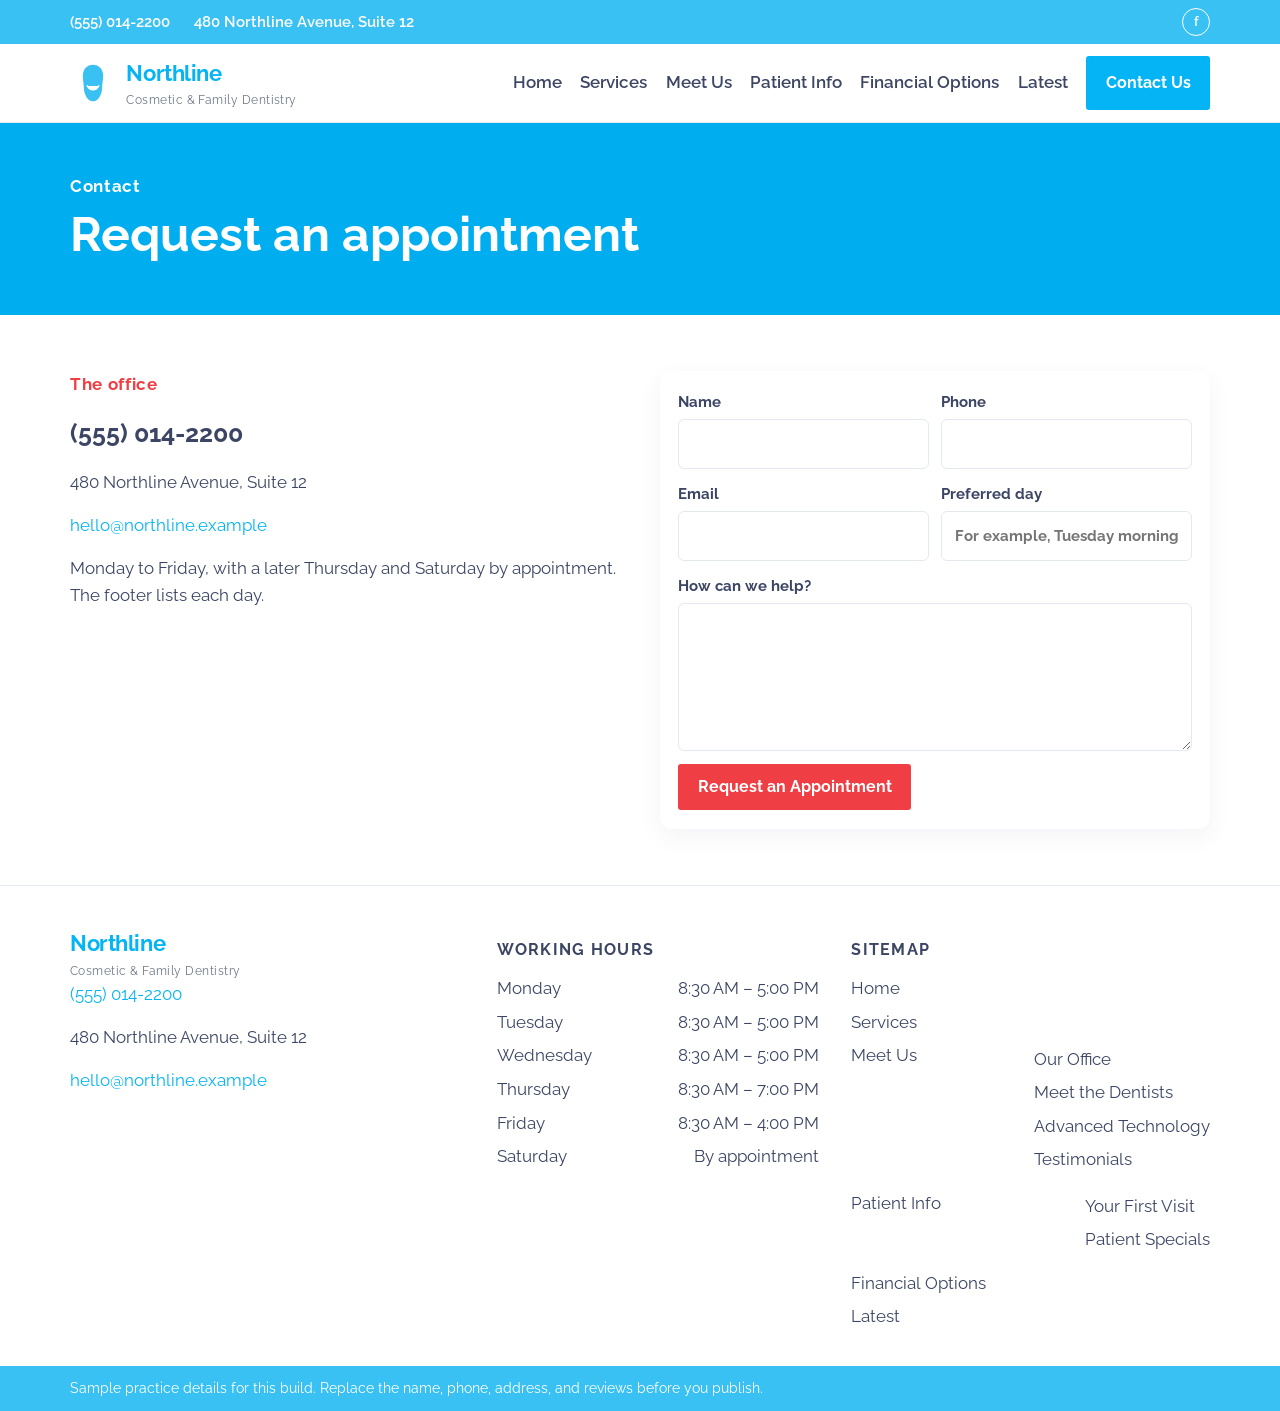
==== contact-us/index.html @ 06616ae9 "Publish the Northline dental site for client review. Co-authored-by: Cursor <cursoragent@cursor.com>" ====
<!doctype html>
<html lang="en-US">
<head>
<meta charset="UTF-8">
<meta name="viewport" content="width=device-width, initial-scale=1">
<title>Contact Us &#8211; Northline Family Dentistry</title>
<meta name='robots' content='max-image-preview:large' />
<link rel='dns-prefetch' href='//fonts.googleapis.com' />
<link rel="alternate" title="oEmbed (JSON)" type="application/json+oembed" href="https://ammarsanghera-bot.github.io/northline-family-dentistry/wp-json/oembed/1.0/embed?url=http%3A%2F%2Flocalhost%3A8086%2Fcontact-us%2F" />
<link rel="alternate" title="oEmbed (XML)" type="text/xml+oembed" href="https://ammarsanghera-bot.github.io/northline-family-dentistry/wp-json/oembed/1.0/embed?url=http%3A%2F%2Flocalhost%3A8086%2Fcontact-us%2F&#038;format=xml" />
<style id="wp-img-auto-sizes-contain-inline-css">
img:is([sizes=auto i],[sizes^="auto," i]){contain-intrinsic-size:3000px 1500px}
/*# sourceURL=wp-img-auto-sizes-contain-inline-css */
</style>
<style id="wp-emoji-styles-inline-css">

	img.wp-smiley, img.emoji {
		display: inline !important;
		border: none !important;
		box-shadow: none !important;
		height: 1em !important;
		width: 1em !important;
		margin: 0 0.07em !important;
		vertical-align: -0.1em !important;
		background: none !important;
		padding: 0 !important;
	}
/*# sourceURL=wp-emoji-styles-inline-css */
</style>
<style id="classic-theme-styles-inline-css">
/*! This file is auto-generated */
.wp-block-button__link{color:#fff;background-color:#32373c;border-radius:9999px;box-shadow:none;text-decoration:none;padding:calc(.667em + 2px) calc(1.333em + 2px);font-size:1.125em}.wp-block-file__button{background:#32373c;color:#fff;text-decoration:none}
/*# sourceURL=/wp-includes/css/classic-themes.min.css */
</style>
<style id="global-styles-inline-css">
:root{--wp--preset--aspect-ratio--square: 1;--wp--preset--aspect-ratio--4-3: 4/3;--wp--preset--aspect-ratio--3-4: 3/4;--wp--preset--aspect-ratio--3-2: 3/2;--wp--preset--aspect-ratio--2-3: 2/3;--wp--preset--aspect-ratio--16-9: 16/9;--wp--preset--aspect-ratio--9-16: 9/16;--wp--preset--color--black: #000000;--wp--preset--color--cyan-bluish-gray: #abb8c3;--wp--preset--color--white: #ffffff;--wp--preset--color--pale-pink: #f78da7;--wp--preset--color--vivid-red: #cf2e2e;--wp--preset--color--luminous-vivid-orange: #ff6900;--wp--preset--color--luminous-vivid-amber: #fcb900;--wp--preset--color--light-green-cyan: #7bdcb5;--wp--preset--color--vivid-green-cyan: #00d084;--wp--preset--color--pale-cyan-blue: #8ed1fc;--wp--preset--color--vivid-cyan-blue: #0693e3;--wp--preset--color--vivid-purple: #9b51e0;--wp--preset--gradient--vivid-cyan-blue-to-vivid-purple: linear-gradient(135deg,rgb(6,147,227) 0%,rgb(155,81,224) 100%);--wp--preset--gradient--light-green-cyan-to-vivid-green-cyan: linear-gradient(135deg,rgb(122,220,180) 0%,rgb(0,208,130) 100%);--wp--preset--gradient--luminous-vivid-amber-to-luminous-vivid-orange: linear-gradient(135deg,rgb(252,185,0) 0%,rgb(255,105,0) 100%);--wp--preset--gradient--luminous-vivid-orange-to-vivid-red: linear-gradient(135deg,rgb(255,105,0) 0%,rgb(207,46,46) 100%);--wp--preset--gradient--very-light-gray-to-cyan-bluish-gray: linear-gradient(135deg,rgb(238,238,238) 0%,rgb(169,184,195) 100%);--wp--preset--gradient--cool-to-warm-spectrum: linear-gradient(135deg,rgb(74,234,220) 0%,rgb(151,120,209) 20%,rgb(207,42,186) 40%,rgb(238,44,130) 60%,rgb(251,105,98) 80%,rgb(254,248,76) 100%);--wp--preset--gradient--blush-light-purple: linear-gradient(135deg,rgb(255,206,236) 0%,rgb(152,150,240) 100%);--wp--preset--gradient--blush-bordeaux: linear-gradient(135deg,rgb(254,205,165) 0%,rgb(254,45,45) 50%,rgb(107,0,62) 100%);--wp--preset--gradient--luminous-dusk: linear-gradient(135deg,rgb(255,203,112) 0%,rgb(199,81,192) 50%,rgb(65,88,208) 100%);--wp--preset--gradient--pale-ocean: linear-gradient(135deg,rgb(255,245,203) 0%,rgb(182,227,212) 50%,rgb(51,167,181) 100%);--wp--preset--gradient--electric-grass: linear-gradient(135deg,rgb(202,248,128) 0%,rgb(113,206,126) 100%);--wp--preset--gradient--midnight: linear-gradient(135deg,rgb(2,3,129) 0%,rgb(40,116,252) 100%);--wp--preset--font-size--small: 13px;--wp--preset--font-size--medium: 20px;--wp--preset--font-size--large: 36px;--wp--preset--font-size--x-large: 42px;--wp--preset--spacing--20: 0.44rem;--wp--preset--spacing--30: 0.67rem;--wp--preset--spacing--40: 1rem;--wp--preset--spacing--50: 1.5rem;--wp--preset--spacing--60: 2.25rem;--wp--preset--spacing--70: 3.38rem;--wp--preset--spacing--80: 5.06rem;--wp--preset--shadow--natural: 6px 6px 9px rgba(0, 0, 0, 0.2);--wp--preset--shadow--deep: 12px 12px 50px rgba(0, 0, 0, 0.4);--wp--preset--shadow--sharp: 6px 6px 0px rgba(0, 0, 0, 0.2);--wp--preset--shadow--outlined: 6px 6px 0px -3px rgb(255, 255, 255), 6px 6px rgb(0, 0, 0);--wp--preset--shadow--crisp: 6px 6px 0px rgb(0, 0, 0);}.wp-block-button{--wp--preset--dimension--25: 25%;--wp--preset--dimension--50: 50%;--wp--preset--dimension--75: 75%;--wp--preset--dimension--100: 100%;}:where(body) { margin: 0; }:where(.is-layout-flex){gap: 0.5em;}:where(.is-layout-grid){gap: 0.5em;}body .is-layout-flex{display: flex;}.is-layout-flex{flex-wrap: wrap;align-items: center;}.is-layout-flex > :is(*, div){margin: 0;}body .is-layout-grid{display: grid;}.is-layout-grid > :is(*, div){margin: 0;}body{padding-top: 0px;padding-right: 0px;padding-bottom: 0px;padding-left: 0px;}:root :where(.wp-element-button, .wp-block-button__link){background-color: #32373c;border-width: 0;color: #fff;font-family: inherit;font-size: inherit;font-style: inherit;font-weight: inherit;letter-spacing: inherit;line-height: inherit;padding-top: calc(0.667em + 2px);padding-right: calc(1.333em + 2px);padding-bottom: calc(0.667em + 2px);padding-left: calc(1.333em + 2px);text-decoration: none;text-transform: inherit;}.has-black-color{color: var(--wp--preset--color--black) !important;}.has-cyan-bluish-gray-color{color: var(--wp--preset--color--cyan-bluish-gray) !important;}.has-white-color{color: var(--wp--preset--color--white) !important;}.has-pale-pink-color{color: var(--wp--preset--color--pale-pink) !important;}.has-vivid-red-color{color: var(--wp--preset--color--vivid-red) !important;}.has-luminous-vivid-orange-color{color: var(--wp--preset--color--luminous-vivid-orange) !important;}.has-luminous-vivid-amber-color{color: var(--wp--preset--color--luminous-vivid-amber) !important;}.has-light-green-cyan-color{color: var(--wp--preset--color--light-green-cyan) !important;}.has-vivid-green-cyan-color{color: var(--wp--preset--color--vivid-green-cyan) !important;}.has-pale-cyan-blue-color{color: var(--wp--preset--color--pale-cyan-blue) !important;}.has-vivid-cyan-blue-color{color: var(--wp--preset--color--vivid-cyan-blue) !important;}.has-vivid-purple-color{color: var(--wp--preset--color--vivid-purple) !important;}.has-black-background-color{background-color: var(--wp--preset--color--black) !important;}.has-cyan-bluish-gray-background-color{background-color: var(--wp--preset--color--cyan-bluish-gray) !important;}.has-white-background-color{background-color: var(--wp--preset--color--white) !important;}.has-pale-pink-background-color{background-color: var(--wp--preset--color--pale-pink) !important;}.has-vivid-red-background-color{background-color: var(--wp--preset--color--vivid-red) !important;}.has-luminous-vivid-orange-background-color{background-color: var(--wp--preset--color--luminous-vivid-orange) !important;}.has-luminous-vivid-amber-background-color{background-color: var(--wp--preset--color--luminous-vivid-amber) !important;}.has-light-green-cyan-background-color{background-color: var(--wp--preset--color--light-green-cyan) !important;}.has-vivid-green-cyan-background-color{background-color: var(--wp--preset--color--vivid-green-cyan) !important;}.has-pale-cyan-blue-background-color{background-color: var(--wp--preset--color--pale-cyan-blue) !important;}.has-vivid-cyan-blue-background-color{background-color: var(--wp--preset--color--vivid-cyan-blue) !important;}.has-vivid-purple-background-color{background-color: var(--wp--preset--color--vivid-purple) !important;}.has-black-border-color{border-color: var(--wp--preset--color--black) !important;}.has-cyan-bluish-gray-border-color{border-color: var(--wp--preset--color--cyan-bluish-gray) !important;}.has-white-border-color{border-color: var(--wp--preset--color--white) !important;}.has-pale-pink-border-color{border-color: var(--wp--preset--color--pale-pink) !important;}.has-vivid-red-border-color{border-color: var(--wp--preset--color--vivid-red) !important;}.has-luminous-vivid-orange-border-color{border-color: var(--wp--preset--color--luminous-vivid-orange) !important;}.has-luminous-vivid-amber-border-color{border-color: var(--wp--preset--color--luminous-vivid-amber) !important;}.has-light-green-cyan-border-color{border-color: var(--wp--preset--color--light-green-cyan) !important;}.has-vivid-green-cyan-border-color{border-color: var(--wp--preset--color--vivid-green-cyan) !important;}.has-pale-cyan-blue-border-color{border-color: var(--wp--preset--color--pale-cyan-blue) !important;}.has-vivid-cyan-blue-border-color{border-color: var(--wp--preset--color--vivid-cyan-blue) !important;}.has-vivid-purple-border-color{border-color: var(--wp--preset--color--vivid-purple) !important;}.has-vivid-cyan-blue-to-vivid-purple-gradient-background{background: var(--wp--preset--gradient--vivid-cyan-blue-to-vivid-purple) !important;}.has-light-green-cyan-to-vivid-green-cyan-gradient-background{background: var(--wp--preset--gradient--light-green-cyan-to-vivid-green-cyan) !important;}.has-luminous-vivid-amber-to-luminous-vivid-orange-gradient-background{background: var(--wp--preset--gradient--luminous-vivid-amber-to-luminous-vivid-orange) !important;}.has-luminous-vivid-orange-to-vivid-red-gradient-background{background: var(--wp--preset--gradient--luminous-vivid-orange-to-vivid-red) !important;}.has-very-light-gray-to-cyan-bluish-gray-gradient-background{background: var(--wp--preset--gradient--very-light-gray-to-cyan-bluish-gray) !important;}.has-cool-to-warm-spectrum-gradient-background{background: var(--wp--preset--gradient--cool-to-warm-spectrum) !important;}.has-blush-light-purple-gradient-background{background: var(--wp--preset--gradient--blush-light-purple) !important;}.has-blush-bordeaux-gradient-background{background: var(--wp--preset--gradient--blush-bordeaux) !important;}.has-luminous-dusk-gradient-background{background: var(--wp--preset--gradient--luminous-dusk) !important;}.has-pale-ocean-gradient-background{background: var(--wp--preset--gradient--pale-ocean) !important;}.has-electric-grass-gradient-background{background: var(--wp--preset--gradient--electric-grass) !important;}.has-midnight-gradient-background{background: var(--wp--preset--gradient--midnight) !important;}.has-small-font-size{font-size: var(--wp--preset--font-size--small) !important;}.has-medium-font-size{font-size: var(--wp--preset--font-size--medium) !important;}.has-large-font-size{font-size: var(--wp--preset--font-size--large) !important;}.has-x-large-font-size{font-size: var(--wp--preset--font-size--x-large) !important;}
:root :where(.wp-block-icon svg){width: 24px;}
:where(.wp-block-gallery.is-layout-flex){gap: var( --wp--style--gallery-gap-default, var( --gallery-block--gutter-size, var( --wp--style--block-gap, 0.5em ) ) );}:where(.wp-block-gallery.is-layout-grid){gap: var( --wp--style--gallery-gap-default, var( --gallery-block--gutter-size, var( --wp--style--block-gap, 0.5em ) ) );}
:where(.wp-block-latest-posts.is-layout-flex){gap: 1.25em;}:where(.wp-block-latest-posts.is-layout-grid){gap: 1.25em;}
:where(.wp-block-post-template.is-layout-flex){gap: 1.25em;}:where(.wp-block-post-template.is-layout-grid){gap: 1.25em;}
:where(.wp-block-term-template.is-layout-flex){gap: 1.25em;}:where(.wp-block-term-template.is-layout-grid){gap: 1.25em;}
:where(.wp-block-columns.is-layout-flex){gap: 2em;}:where(.wp-block-columns.is-layout-grid){gap: 2em;}
:root :where(.wp-block-pullquote){font-size: 1.5em;line-height: 1.6;}
/*# sourceURL=global-styles-inline-css */
</style>
<link rel='stylesheet' id='northline-fonts-css' href='https://fonts.googleapis.com/css2?family=Raleway:wght@500;600;700&#038;display=swap' media='all' />
<link rel='stylesheet' id='elementor-frontend-css' href='../wp-content/plugins/elementor/assets/css/frontend.min.css?ver=4.3.6' media='all' />
<style id="elementor-frontend-inline-css">
.e-heading-base a, .e-paragraph-base a { all: unset; cursor: pointer; }form[data-element_type="e-form"].form-state-success [data-element_type="e-form-success-message"],form[data-element_type="e-form"].form-state-error [data-element_type="e-form-error-message"]{ display: block; }.elementor-edit-mode [data-element_type="e-form-success-message"]:is(.elementor-element-editable, :has(.elementor-element-editable), :has(> .elementor-empty-view)),.elementor-edit-mode [data-element_type="e-form-error-message"]:is(.elementor-element-editable, :has(.elementor-element-editable), :has(> .elementor-empty-view)){ display: block; }.e-background-video { position: relative; overflow: hidden; }.e-background-video__media { position: absolute; inset: 0; width: 100%; height: 100%; object-fit: cover; pointer-events: none; z-index: 0; }.e-background-video__content { position: relative; z-index: 1; flex: 1 1 auto; }.elementor-edit-mode .e-background-video__content.e-atomic-element:has(> .elementor-empty-view) { display: flex; flex-direction: column; flex: 1 1 auto; min-height: 0; }.elementor-edit-mode .e-background-video__content.e-atomic-element:has(> .elementor-empty-view) > .elementor-empty-view.elementor-empty-view { position: relative; flex: 1 1 auto; min-height: 120px; height: auto; width: 100%; }.elementor-edit-mode .e-background-video__content.e-atomic-element:has(> .elementor-empty-view) > .elementor-empty-view > .elementor-first-add { position: absolute; inset: 0; width: 100%; height: 100%; }.e-background-video__controls { z-index: 2; }.e-background-video__play, .e-background-video__pause { appearance: none; -webkit-appearance: none; }.e-background-video.e-background-video--playing .e-background-video__play { display: none; }.e-background-video.e-background-video--paused .e-background-video__pause { display: none; }.e-background-video:not(.e-background-video--playing):not(.e-background-video--paused) .e-background-video__controls,.e-background-video:not(.e-background-video--playing):not(.e-background-video--paused) .e-background-video__play,.e-background-video:not(.e-background-video--playing):not(.e-background-video--paused) .e-background-video__pause { display: none; }.e-accordion-item-header-base { list-style: none; }.e-accordion-item-header-base::-webkit-details-marker { display: none; }.e-accordion-item-base { interpolate-size: allow-keywords; }.e-accordion-item-base::details-content {block-size: 0; overflow: hidden;transition: block-size .3s ease, content-visibility .3s ease allow-discrete;}.e-accordion-item-base[open]::details-content { block-size: auto; }.e-accordion-item-icon-base.e-accordion-item-icon-base .e-svg-base { width: auto; height: 100%; max-width: 100%; }.e-accordion-item-icon-base.e-accordion-item-icon-base .e-svg-base svg { width: auto !important; }.e-accordion-item-icon-base svg { transition: transform .3s ease; }.e-accordion-item-base[open] > summary .e-accordion-item-icon-base svg { transform: rotate(180deg); }
/*# sourceURL=elementor-frontend-inline-css */
</style>
<link rel='stylesheet' id='northline-css' href='../wp-content/themes/northline/assets/css/site.css?ver=1.0.0' media='all' />
<link rel='stylesheet' id='elementor-post-4-css' href='../wp-content/uploads/elementor/css/post-4.css?ver=1793746871' media='all' />
<link rel='stylesheet' id='elementor-post-10-css' href='../wp-content/uploads/elementor/css/post-10.css?ver=1793746927' media='all' />
<link rel='stylesheet' id='base-desktop-css' href='../wp-content/uploads/elementor/css/base-desktop.css?ver=6aea67b7d69b6' media='all' />
<link rel='stylesheet' id='base-mobile-css' href='../wp-content/uploads/elementor/css/base-mobile.css?ver=6aea67b7d69b6' media='(max-width:767px)' />
<link rel='stylesheet' id='elementor-gf-roboto-css' href='https://fonts.googleapis.com/css?family=Roboto:100,100italic,200,200italic,300,300italic,400,400italic,500,500italic,600,600italic,700,700italic,800,800italic,900,900italic&#038;display=swap' media='all' />
<link rel='stylesheet' id='elementor-gf-robotoslab-css' href='https://fonts.googleapis.com/css?family=Roboto+Slab:100,100italic,200,200italic,300,300italic,400,400italic,500,500italic,600,600italic,700,700italic,800,800italic,900,900italic&#038;display=swap' media='all' />
<script id="jquery-core-js" src="../wp-includes/js/jquery/jquery.min.js?ver=3.7.1"></script>
<script id="jquery-migrate-js" src="../wp-includes/js/jquery/jquery-migrate.min.js?ver=3.4.1"></script>
<link rel="https://api.w.org/" href="https://ammarsanghera-bot.github.io/northline-family-dentistry/wp-json/" /><link rel="alternate" title="JSON" type="application/json" href="https://ammarsanghera-bot.github.io/northline-family-dentistry/wp-json/wp/v2/pages/10" /><link rel="EditURI" type="application/rsd+xml" title="RSD" href="https://ammarsanghera-bot.github.io/northline-family-dentistry/xmlrpc.php?rsd" />
<meta name="generator" content="WordPress 7.1.4" />
<link rel="canonical" href="./" />
<link rel='shortlink' href='../?p=10' />
<meta name="generator" content="Elementor 4.3.6; features: e_font_icon_svg, additional_custom_breakpoints; settings: css_print_method-external, google_font-enabled, font_display-swap">
			<style>
				.e-con.e-parent:nth-of-type(n+4):not(.e-lazyloaded):not(.e-no-lazyload),
				.e-con.e-parent:nth-of-type(n+4):not(.e-lazyloaded):not(.e-no-lazyload) * {
					background-image: none !important;
				}
				@media screen and (max-height: 1024px) {
					.e-con.e-parent:nth-of-type(n+3):not(.e-lazyloaded):not(.e-no-lazyload),
					.e-con.e-parent:nth-of-type(n+3):not(.e-lazyloaded):not(.e-no-lazyload) * {
						background-image: none !important;
					}
				}
				@media screen and (max-height: 640px) {
					.e-con.e-parent:nth-of-type(n+2):not(.e-lazyloaded):not(.e-no-lazyload),
					.e-con.e-parent:nth-of-type(n+2):not(.e-lazyloaded):not(.e-no-lazyload) * {
						background-image: none !important;
					}
				}
			</style>
			</head>
<body class="wp-singular page-template-default page page-id-10 wp-theme-northline elementor-default elementor-kit-4 elementor-page elementor-page-10">
<a class="skip" href="#main">Skip to content</a>
<div class="topbar">
	<div class="wrap topbar__inner">
		<a href="tel:5550142200">(555) 014-2200</a>
		<span>480 Northline Avenue, Suite 12</span>
		<span class="topbar__social" aria-hidden="true">f</span>
	</div>
</div>
<header class="site-header">
	<div class="wrap header__inner">
		<a class="logo" href="../">
			<svg viewBox="0 0 48 48" aria-hidden="true"><path fill="#3AC1F3" d="M24 5c5.2 0 9 3.2 10.2 8.2 1.2 5.2-.6 9.4-.6 15.2 0 6.2-3.4 14.6-9.6 14.6S14.4 34.6 14.4 28.4c0-5.8-1.8-10-0.6-15.2C15 8.2 18.8 5 24 5z"/><path fill="#fff" d="M18 27c1.4 2.6 3.4 4 6 4s4.6-1.4 6-4" stroke="#fff" stroke-width="1.6" fill="none" stroke-linecap="round"/></svg>
			<span><strong>Northline</strong><small>Cosmetic &amp; Family Dentistry</small></span>
		</a>
		<button class="burger" type="button" aria-expanded="false" aria-label="Menu"><span></span><span></span><span></span></button>
		<nav class="nav" id="nav">
			<ul id="menu-northline" class="menu"><li id="menu-item-13" class="menu-item menu-item-type-custom menu-item-object-custom menu-item-home menu-item-13"><a href="../">Home</a></li>
<li id="menu-item-14" class="menu-item menu-item-type-custom menu-item-object-custom menu-item-14"><a href="../services/">Services</a></li>
<li id="menu-item-15" class="menu-item menu-item-type-custom menu-item-object-custom menu-item-has-children menu-item-15"><a href="../meet-us/">Meet Us</a>
<ul class="sub-menu">
	<li id="menu-item-16" class="menu-item menu-item-type-custom menu-item-object-custom menu-item-16"><a href="../meet-us/#office">Our Office</a></li>
	<li id="menu-item-17" class="menu-item menu-item-type-custom menu-item-object-custom menu-item-17"><a href="../meet-us/#dentists">Meet the Dentists</a></li>
	<li id="menu-item-18" class="menu-item menu-item-type-custom menu-item-object-custom menu-item-18"><a href="../meet-us/#technology">Advanced Technology</a></li>
	<li id="menu-item-19" class="menu-item menu-item-type-custom menu-item-object-custom menu-item-19"><a href="../meet-us/#testimonials">Testimonials</a></li>
</ul>
</li>
<li id="menu-item-20" class="menu-item menu-item-type-custom menu-item-object-custom menu-item-has-children menu-item-20"><a href="../patient-info/">Patient Info</a>
<ul class="sub-menu">
	<li id="menu-item-21" class="menu-item menu-item-type-custom menu-item-object-custom menu-item-21"><a href="../patient-info/#first-visit">Your First Visit</a></li>
	<li id="menu-item-22" class="menu-item menu-item-type-custom menu-item-object-custom menu-item-22"><a href="../patient-info/#specials">Patient Specials</a></li>
</ul>
</li>
<li id="menu-item-23" class="menu-item menu-item-type-custom menu-item-object-custom menu-item-23"><a href="../financial-options/">Financial Options</a></li>
<li id="menu-item-24" class="menu-item menu-item-type-custom menu-item-object-custom menu-item-24"><a href="../dental-news/">Latest</a></li>
</ul>			<a class="nl-btn nl-btn--blue" href="./">Contact Us</a>
		</nav>
	</div>
</header>
<main id="main">
		<div data-elementor-type="wp-page" data-elementor-id="10" class="elementor elementor-10">
						<section class="elementor-section elementor-top-section elementor-element elementor-element-ecf04fa elementor-section-full_width nl-flush elementor-section-height-default elementor-section-height-default" data-id="ecf04fa" data-element_type="section" data-e-type="section">
						<div class="elementor-container elementor-column-gap-no">
					<div class="elementor-column elementor-col-100 elementor-top-column elementor-element elementor-element-3db38c2" data-id="3db38c2" data-element_type="column" data-e-type="column">
			<div class="elementor-widget-wrap elementor-element-populated">
						<div class="elementor-element elementor-element-282b2f3 elementor-widget elementor-widget-shortcode" data-id="282b2f3" data-element_type="widget" data-e-type="widget" data-widget_type="shortcode.default">
							<div class="elementor-shortcode">	<div class="nl">
		<section class="nl-pagehero">
			<div class="nl-wrap">
				<p class="nl-kicker nl-kicker--light">Contact</p>
				<h1>Request an appointment</h1>
			</div>
		</section>
		<section class="nl-section">
			<div class="nl-wrap nl-split nl-split--top">
				<div>
					<p class="nl-kicker">The office</p>
					<h2>(555) 014-2200</h2>
					<p>480 Northline Avenue, Suite 12</p>
					<p><a href="mailto:hello@northline.example">hello@northline.example</a></p>
					<p>Monday to Friday, with a later Thursday and Saturday by appointment. The footer lists each day.</p>
				</div>
				<div class="nl-form-card">
						<form class="nl-form" method="post" action="https://ammarsanghera-bot.github.io/northline-family-dentistry/wp-admin/admin-post.php">
		<input type="hidden" name="action" value="northline_appointment">
		<input type="hidden" id="northline_nonce" name="northline_nonce" value="b2b833e348" /><input type="hidden" name="_wp_http_referer" value="/contact-us/" />		<label>Name<input name="nl_name" type="text" required autocomplete="name"></label>
		<label>Phone<input name="nl_phone" type="tel" required autocomplete="tel"></label>
		<label>Email<input name="nl_email" type="email" required autocomplete="email"></label>
		<label>Preferred day<input name="nl_when" type="text" placeholder="For example, Tuesday morning"></label>
		<label class="full">How can we help?<textarea name="nl_message" rows="5" required></textarea></label>
		<div class="full"><button class="nl-btn nl-btn--red" type="submit">Request an Appointment</button></div>
	</form>
					</div>
			</div>
		</section>
	</div>
	</div>
						</div>
					</div>
		</div>
					</div>
		</section>
				</div>
		</main>
<footer class="site-footer">
	<div class="wrap footer__grid">
		<div>
			<a class="logo" href="../"><span><strong>Northline</strong><small>Cosmetic &amp; Family Dentistry</small></span></a>
			<p><a href="tel:5550142200">(555) 014-2200</a></p>
			<p>480 Northline Avenue, Suite 12</p>
			<p><a href="mailto:hello@northline.example">hello@northline.example</a></p>
		</div>
		<div>
			<h2>Working hours</h2>
			<ul class="hours">
									<li><span>Monday</span><span>8:30 AM – 5:00 PM</span></li>
									<li><span>Tuesday</span><span>8:30 AM – 5:00 PM</span></li>
									<li><span>Wednesday</span><span>8:30 AM – 5:00 PM</span></li>
									<li><span>Thursday</span><span>8:30 AM – 7:00 PM</span></li>
									<li><span>Friday</span><span>8:30 AM – 4:00 PM</span></li>
									<li><span>Saturday</span><span>By appointment</span></li>
							</ul>
		</div>
		<div>
			<h2>Sitemap</h2>
			<ul id="menu-northline-1" class="footer-menu"><li class="menu-item menu-item-type-custom menu-item-object-custom menu-item-home menu-item-13"><a href="../">Home</a></li>
<li class="menu-item menu-item-type-custom menu-item-object-custom menu-item-14"><a href="../services/">Services</a></li>
<li class="menu-item menu-item-type-custom menu-item-object-custom menu-item-has-children menu-item-15"><a href="../meet-us/">Meet Us</a>
<ul class="sub-menu">
	<li class="menu-item menu-item-type-custom menu-item-object-custom menu-item-16"><a href="../meet-us/#office">Our Office</a></li>
	<li class="menu-item menu-item-type-custom menu-item-object-custom menu-item-17"><a href="../meet-us/#dentists">Meet the Dentists</a></li>
	<li class="menu-item menu-item-type-custom menu-item-object-custom menu-item-18"><a href="../meet-us/#technology">Advanced Technology</a></li>
	<li class="menu-item menu-item-type-custom menu-item-object-custom menu-item-19"><a href="../meet-us/#testimonials">Testimonials</a></li>
</ul>
</li>
<li class="menu-item menu-item-type-custom menu-item-object-custom menu-item-has-children menu-item-20"><a href="../patient-info/">Patient Info</a>
<ul class="sub-menu">
	<li class="menu-item menu-item-type-custom menu-item-object-custom menu-item-21"><a href="../patient-info/#first-visit">Your First Visit</a></li>
	<li class="menu-item menu-item-type-custom menu-item-object-custom menu-item-22"><a href="../patient-info/#specials">Patient Specials</a></li>
</ul>
</li>
<li class="menu-item menu-item-type-custom menu-item-object-custom menu-item-23"><a href="../financial-options/">Financial Options</a></li>
<li class="menu-item menu-item-type-custom menu-item-object-custom menu-item-24"><a href="../dental-news/">Latest</a></li>
</ul>		</div>
	</div>
	<div class="legal">
		<div class="wrap">Sample practice details for this build. Replace the name, phone, address, and reviews before you publish.</div>
	</div>
	<script type="speculationrules">
{"prefetch":[{"source":"document","where":{"and":[{"href_matches":"/*"},{"not":{"href_matches":["/wp-*.php","/wp-admin/*","/wp-content/uploads/*","/wp-content/*","/wp-content/plugins/*","/wp-content/themes/northline/*","/*\\?(.+)"]}},{"not":{"selector_matches":"a[rel~=\"nofollow\"]"}},{"not":{"selector_matches":".no-prefetch, .no-prefetch a"}}]},"eagerness":"conservative"}]}
</script>
			<script>
				( () => {
					const lazyloadRunObserver = () => {
						const lazyloadBackgrounds = document.querySelectorAll( `.e-con.e-parent:not(.e-lazyloaded)` );
						const lazyloadBackgroundObserver = new IntersectionObserver( ( entries ) => {
							entries.forEach( ( entry ) => {
								if ( entry.isIntersecting ) {
									let lazyloadBackground = entry.target;
									if( lazyloadBackground ) {
										lazyloadBackground.classList.add( 'e-lazyloaded' );
									}
									lazyloadBackgroundObserver.unobserve( entry.target );
								}
							});
						}, { rootMargin: '200px 0px 200px 0px' } );
						lazyloadBackgrounds.forEach( ( lazyloadBackground ) => {
							lazyloadBackgroundObserver.observe( lazyloadBackground );
						} );
					};
					const events = [
						'DOMContentLoaded',
						'elementor/lazyload/observe',
					];
					events.forEach( ( event ) => {
						document.addEventListener( event, lazyloadRunObserver );
					} );
				} )();
			</script>
			<script id="northline-nav-js" src="../wp-content/themes/northline/assets/js/nav.js?ver=1.0.0"></script>
<script id="elementor-webpack-runtime-js" src="../wp-content/plugins/elementor/assets/js/webpack.runtime.min.js?ver=4.3.6"></script>
<script id="elementor-frontend-modules-js" src="../wp-content/plugins/elementor/assets/js/frontend-modules.min.js?ver=4.3.6"></script>
<script id="jquery-ui-core-js-before">
jQuery.uiBackCompat = true;
//# sourceURL=jquery-ui-core-js-before
</script>
<script id="jquery-ui-core-js" src="../wp-includes/js/jquery/ui/core.min.js?ver=1.14.2"></script>
<script id="elementor-frontend-js-before">
var elementorFrontendConfig = {"environmentMode":{"edit":false,"wpPreview":false,"isScriptDebug":false},"i18n":{"shareOnFacebook":"Share on Facebook","shareOnX":"Share on X","pinIt":"Pin it","download":"Download","downloadImage":"Download image","fullscreen":"Fullscreen","zoom":"Zoom","share":"Share","playVideo":"Play Video","previous":"Previous","next":"Next","close":"Close","a11yCarouselPrevSlideMessage":"Previous slide","a11yCarouselNextSlideMessage":"Next slide","a11yCarouselFirstSlideMessage":"This is the first slide","a11yCarouselLastSlideMessage":"This is the last slide","a11yCarouselPaginationBulletMessage":"Go to slide"},"is_rtl":false,"breakpoints":{"xs":0,"sm":480,"md":768,"lg":1025,"xl":1440,"xxl":1600},"responsive":{"breakpoints":{"mobile":{"label":"Mobile Portrait","value":767,"default_value":767,"direction":"max","is_enabled":true},"mobile_extra":{"label":"Mobile Landscape","value":880,"default_value":880,"direction":"max","is_enabled":false},"tablet":{"label":"Tablet Portrait","value":1024,"default_value":1024,"direction":"max","is_enabled":true},"tablet_extra":{"label":"Tablet Landscape","value":1200,"default_value":1200,"direction":"max","is_enabled":false},"laptop":{"label":"Laptop","value":1366,"default_value":1366,"direction":"max","is_enabled":false},"widescreen":{"label":"Widescreen","value":2400,"default_value":2400,"direction":"min","is_enabled":false}},"hasCustomBreakpoints":false},"version":"4.3.6","is_static":false,"experimentalFeatures":{"e_font_icon_svg":true,"additional_custom_breakpoints":true,"container":true,"e_optimized_markup":true,"nested-elements":true,"e_atomic_elements":true,"e_opt_in_v4":true,"import-export-customization":true},"urls":{"assets":"http:\/\/localhost:8086\/wp-content\/plugins\/elementor\/assets\/","ajaxurl":"http:\/\/localhost:8086\/wp-admin\/admin-ajax.php","uploadUrl":"http:\/\/localhost:8086\/wp-content\/uploads"},"nonces":{"floatingButtonsClickTracking":"32456e4a11","atomicFormsSendForm":"0735f6a78f"},"swiperClass":"swiper","settings":{"page":[],"editorPreferences":[]},"kit":{"active_breakpoints":["viewport_mobile","viewport_tablet"],"global_image_lightbox":"yes","lightbox_enable_counter":"yes","lightbox_enable_fullscreen":"yes","lightbox_enable_zoom":"yes","lightbox_enable_share":"yes","lightbox_title_src":"title","lightbox_description_src":"description"},"post":{"id":10,"title":"Contact%20Us%20%E2%80%93%20Northline%20Family%20Dentistry","excerpt":"","featuredImage":false}};
//# sourceURL=elementor-frontend-js-before
</script>
<script id="elementor-frontend-js" src="../wp-content/plugins/elementor/assets/js/frontend.min.js?ver=4.3.6"></script>
<script id="wp-emoji-settings" type="application/json">
{"baseUrl":"https://s.w.org/images/core/emoji/17.0.2/72x72/","ext":".png","svgUrl":"https://s.w.org/images/core/emoji/17.0.2/svg/","svgExt":".svg","source":{"concatemoji":"../wp-includes/js/wp-emoji-release.min.js?ver=7.1.4"}}
</script>
<script type="module">
/*! This file is auto-generated */
var e="script#wp-emoji-settings",t=document.querySelector(e);if(!(t instanceof HTMLScriptElement))throw new Error("Element missing: "+e);const r=JSON.parse(t.text),s=(window._wpemojiSettings=r,"wpEmojiSettingsSupports"),o=["flag","emoji"];function i(e){try{var t={supportTests:e,timestamp:(new Date).valueOf()};sessionStorage.setItem(s,JSON.stringify(t))}catch(e){}}function c(e,t,n){e.clearRect(0,0,e.canvas.width,e.canvas.height),e.fillText(t,0,0);t=new Uint32Array(e.getImageData(0,0,e.canvas.width,e.canvas.height).data);e.clearRect(0,0,e.canvas.width,e.canvas.height),e.fillText(n,0,0);const r=new Uint32Array(e.getImageData(0,0,e.canvas.width,e.canvas.height).data);return t.every((e,t)=>e===r[t])}function p(e,t){e.clearRect(0,0,e.canvas.width,e.canvas.height),e.fillText(t,0,0);var n=e.getImageData(16,16,1,1);for(let e=0;e<n.data.length;e++)if(0!==n.data[e])return!1;return!0}function u(e,t,n,r){switch(t){case"flag":return n(e,"\ud83c\udff3\ufe0f\u200d\u26a7\ufe0f","\ud83c\udff3\ufe0f\u200b\u26a7\ufe0f")?!1:!n(e,"\ud83c\udde8\ud83c\uddf6","\ud83c\udde8\u200b\ud83c\uddf6")&&!n(e,"\ud83c\udff4\udb40\udc67\udb40\udc62\udb40\udc65\udb40\udc6e\udb40\udc67\udb40\udc7f","\ud83c\udff4\u200b\udb40\udc67\u200b\udb40\udc62\u200b\udb40\udc65\u200b\udb40\udc6e\u200b\udb40\udc67\u200b\udb40\udc7f");case"emoji":return!r(e,"\ud83e\u1fac8")}return!1}function f(e,t,n,r){let a;const s=(a="undefined"!=typeof WorkerGlobalScope&&self instanceof WorkerGlobalScope?new OffscreenCanvas(300,150):document.createElement("canvas")).getContext("2d",{willReadFrequently:!0}),o=(s.textBaseline="top",s.font="600 32px Arial",{});return e.forEach(e=>{o[e]=t(s,e,n,r)}),o}function a(e){var t=document.createElement("script");t.src=e,t.defer=!0,document.head.appendChild(t)}r.supports={everything:!0,everythingExceptFlag:!0},new Promise(t=>{let n=function(){try{var e=JSON.parse(sessionStorage.getItem(s));if("object"==typeof e&&"number"==typeof e.timestamp&&(new Date).valueOf()<e.timestamp+604800&&"object"==typeof e.supportTests)return e.supportTests}catch(e){}return null}();if(!n){if("undefined"!=typeof Worker&&"undefined"!=typeof OffscreenCanvas&&"undefined"!=typeof URL&&URL.createObjectURL&&"undefined"!=typeof Blob)try{var e="postMessage("+f.toString()+"("+[JSON.stringify(o),u.toString(),c.toString(),p.toString()].join(",")+"));",r=new Blob([e],{type:"text/javascript"});const a=new Worker(URL.createObjectURL(r),{name:"wpTestEmojiSupports"});return void(a.onmessage=e=>{i(n=e.data),a.terminate(),t(n)})}catch(e){}i(n=f(o,u,c,p))}t(n)}).then(e=>{for(const n in e)r.supports[n]=e[n],r.supports.everything=r.supports.everything&&r.supports[n],"flag"!==n&&(r.supports.everythingExceptFlag=r.supports.everythingExceptFlag&&r.supports[n]);var t;r.supports.everythingExceptFlag=r.supports.everythingExceptFlag&&!r.supports.flag,r.supports.everything||((t=r.source||{}).concatemoji?a(t.concatemoji):t.wpemoji&&t.twemoji&&(a(t.twemoji),a(t.wpemoji)))});
//# sourceURL=../wp-includes/js/wp-emoji-loader.min.js
</script>
</footer>
<script>document.querySelectorAll('.nl-form').forEach(function(f){f.addEventListener('submit',function(e){e.preventDefault();var b=document.querySelector('.nl-banner');if(!b){b=document.createElement('p');b.className='nl-banner nl-banner--ok';var m=document.getElementById('main');(m||document.body).parentNode.insertBefore(b,m||document.body.firstChild);}b.textContent='Thank you. This preview shows the confirmation here. On the live WordPress site the request is saved for the office.';f.reset();});});</script></body>
</html>
---- wp-content/plugins/elementor/assets/css/frontend.min.css ----
:root{--direction-multiplier:1}body.rtl,html[dir=rtl]{--direction-multiplier:-1}.elementor-hidden{display:none}.elementor-visibility-hidden{visibility:hidden}.elementor-screen-only,.screen-reader-text,.screen-reader-text span,.ui-helper-hidden-accessible{height:1px;margin:-1px;overflow:hidden;padding:0;position:absolute;top:-10000em;width:1px;clip:rect(0,0,0,0);border:0}.elementor-clearfix:after{clear:both;content:"";display:block;height:0;width:0}.e-logo-wrapper{display:inline-block;line-height:1}.e-logo-wrapper i{color:var(--e-a-color-circle-logo);font-size:2.5em}.elementor *,.elementor :after,.elementor :before{box-sizing:border-box}.elementor a{box-shadow:none;text-decoration:none}.elementor hr{background-color:transparent;margin:0}.elementor img{border:none;border-radius:0;box-shadow:none;height:auto;max-width:100%}.elementor .elementor-widget:not(.elementor-widget-text-editor):not(.elementor-widget-theme-post-content) figure{margin:0}.elementor embed,.elementor iframe,.elementor object,.elementor video{border:none;line-height:1;margin:0;max-width:100%;width:100%}.elementor .elementor-background,.elementor .elementor-background-holder,.elementor .elementor-background-video-container{direction:ltr;inset:0;overflow:hidden;position:absolute;z-index:0}.elementor .elementor-background-video-container{pointer-events:none;transition:opacity 1s}.elementor .elementor-background-video-container.elementor-loading{opacity:0}.elementor .elementor-background-video,.elementor .elementor-background-video-embed{max-width:none}.elementor .elementor-background-video,.elementor .elementor-background-video-embed,.elementor .elementor-background-video-hosted{inset-block-start:50%;inset-inline-start:50%;position:absolute;transform:translate(-50%,-50%)}.elementor .elementor-background-video-hosted{-o-object-fit:cover;object-fit:cover}.elementor .elementor-background-overlay{inset:0;position:absolute}.elementor .elementor-background-slideshow{inset:0;position:absolute;z-index:0}.elementor .elementor-background-slideshow__slide__image{background-position:50%;background-size:cover;height:100%;width:100%}.e-con-inner>.elementor-element.elementor-absolute,.e-con>.elementor-element.elementor-absolute,.elementor-widget-wrap>.elementor-element.elementor-absolute{position:absolute}.e-con-inner>.elementor-element.elementor-fixed,.e-con>.elementor-element.elementor-fixed,.elementor-widget-wrap>.elementor-element.elementor-fixed{position:fixed}.elementor-widget-wrap .elementor-element.elementor-widget__width-auto,.elementor-widget-wrap .elementor-element.elementor-widget__width-initial{max-width:100%}@media (max-width:1024px){.elementor-widget-wrap .elementor-element.elementor-widget-tablet__width-auto,.elementor-widget-wrap .elementor-element.elementor-widget-tablet__width-initial{max-width:100%}}@media (max-width:767px){.elementor-widget-wrap .elementor-element.elementor-widget-mobile__width-auto,.elementor-widget-wrap .elementor-element.elementor-widget-mobile__width-initial{max-width:100%}}.elementor-element.elementor-absolute,.elementor-element.elementor-fixed{z-index:1}.elementor-element{--flex-direction:initial;--flex-wrap:initial;--justify-content:initial;--align-items:initial;--align-content:initial;--gap:initial;--flex-basis:initial;--flex-grow:initial;--flex-shrink:initial;--order:initial;--align-self:initial;align-self:var(--align-self);flex-basis:var(--flex-basis);flex-grow:var(--flex-grow);flex-shrink:var(--flex-shrink);order:var(--order)}.elementor-element:where(.e-con-full,.elementor-widget){align-content:var(--align-content);align-items:var(--align-items);flex-direction:var(--flex-direction);flex-wrap:var(--flex-wrap);gap:var(--row-gap) var(--column-gap);justify-content:var(--justify-content)}.elementor-invisible{visibility:hidden}.elementor-custom-embed-play{inset-block-start:50%;inset-inline-start:50%;position:absolute;transform:translate(calc(-50% * var(--direction-multiplier)),-50%)}.elementor-custom-embed-play i{color:#fff;font-size:100px;text-shadow:1px 0 6px rgba(0,0,0,.3)}.elementor-custom-embed-play svg{fill:#fff;filter:drop-shadow(1px 0 6px rgba(0,0,0,.3));height:100px;width:100px}.elementor-custom-embed-play i,.elementor-custom-embed-play svg{opacity:.8;transition:all .5s}.elementor-custom-embed-play.elementor-playing i{font-family:eicons}.elementor-custom-embed-play.elementor-playing i:before{content:"\e8fb"}.elementor-custom-embed-play.elementor-playing i,.elementor-custom-embed-play.elementor-playing svg{animation:eicon-spin 2s linear infinite}.elementor-tag{display:inline-flex}.elementor-ken-burns{transition-duration:10s;transition-property:transform;transition-timing-function:linear}.elementor-ken-burns--out{transform:scale(1.3)}.elementor-ken-burns--active{transition-duration:20s}.elementor-ken-burns--active.elementor-ken-burns--out{transform:scale(1)}.elementor-ken-burns--active.elementor-ken-burns--in{transform:scale(1.3)}.elementor-align-center{text-align:center}.elementor-align-right{text-align:right}.elementor-align-left{text-align:left}.elementor-align-center .elementor-button,.elementor-align-left .elementor-button,.elementor-align-right .elementor-button{width:auto}.elementor-align-justify .elementor-button{width:100%}@media (min-width:-1){.elementor-widescreen-align-center{text-align:center}.elementor-widescreen-align-right{text-align:right}.elementor-widescreen-align-left{text-align:left}.elementor-widescreen-align-center .elementor-button,.elementor-widescreen-align-left .elementor-button,.elementor-widescreen-align-right .elementor-button{width:auto}.elementor-widescreen-align-justify .elementor-button{width:100%}}@media (max-width:-1){.elementor-laptop-align-center{text-align:center}.elementor-laptop-align-right{text-align:right}.elementor-laptop-align-left{text-align:left}.elementor-laptop-align-center .elementor-button,.elementor-laptop-align-left .elementor-button,.elementor-laptop-align-right .elementor-button{width:auto}.elementor-laptop-align-justify .elementor-button{width:100%}.elementor-tablet_extra-align-center{text-align:center}.elementor-tablet_extra-align-right{text-align:right}.elementor-tablet_extra-align-left{text-align:left}.elementor-tablet_extra-align-center .elementor-button,.elementor-tablet_extra-align-left .elementor-button,.elementor-tablet_extra-align-right .elementor-button{width:auto}.elementor-tablet_extra-align-justify .elementor-button{width:100%}}@media (max-width:1024px){.elementor-tablet-align-center{text-align:center}.elementor-tablet-align-right{text-align:right}.elementor-tablet-align-left{text-align:left}.elementor-tablet-align-center .elementor-button,.elementor-tablet-align-left .elementor-button,.elementor-tablet-align-right .elementor-button{width:auto}.elementor-tablet-align-justify .elementor-button{width:100%}}@media (max-width:-1){.elementor-mobile_extra-align-center{text-align:center}.elementor-mobile_extra-align-right{text-align:right}.elementor-mobile_extra-align-left{text-align:left}.elementor-mobile_extra-align-center .elementor-button,.elementor-mobile_extra-align-left .elementor-button,.elementor-mobile_extra-align-right .elementor-button{width:auto}.elementor-mobile_extra-align-justify .elementor-button{width:100%}}@media (max-width:767px){.elementor-mobile-align-center{text-align:center}.elementor-mobile-align-right{text-align:right}.elementor-mobile-align-left{text-align:left}.elementor-mobile-align-center .elementor-button,.elementor-mobile-align-left .elementor-button,.elementor-mobile-align-right .elementor-button{width:auto}.elementor-mobile-align-justify .elementor-button{width:100%}}:root{--page-title-display:block}.elementor-page-title,h1.entry-title{display:var(--page-title-display)}@keyframes eicon-spin{0%{transform:rotate(0deg)}to{transform:rotate(359deg)}}.eicon-animation-spin{animation:eicon-spin 2s linear infinite}.elementor-section{position:relative}.elementor-section .elementor-container{display:flex;margin-inline:auto;position:relative}@media (max-width:1024px){.elementor-section .elementor-container{flex-wrap:wrap}}.elementor-section.elementor-section-boxed>.elementor-container{max-width:1140px}.elementor-section.elementor-section-stretched{position:relative;width:100%}.elementor-section.elementor-section-items-top>.elementor-container{align-items:flex-start}.elementor-section.elementor-section-items-middle>.elementor-container{align-items:center}.elementor-section.elementor-section-items-bottom>.elementor-container{align-items:flex-end}@media (min-width:768px){.elementor-section.elementor-section-height-full{height:100vh}.elementor-section.elementor-section-height-full>.elementor-container{height:100%}}.elementor-bc-flex-widget .elementor-section-content-top>.elementor-container>.elementor-column>.elementor-widget-wrap{align-items:flex-start}.elementor-bc-flex-widget .elementor-section-content-middle>.elementor-container>.elementor-column>.elementor-widget-wrap{align-items:center}.elementor-bc-flex-widget .elementor-section-content-bottom>.elementor-container>.elementor-column>.elementor-widget-wrap{align-items:flex-end}.elementor-widget-wrap{align-content:flex-start;flex-wrap:wrap;position:relative;width:100%}.elementor:not(.elementor-bc-flex-widget) .elementor-widget-wrap{display:flex}.elementor-widget-wrap>.elementor-element{width:100%}.elementor-widget-wrap.e-swiper-container{width:calc(100% - (var(--e-column-margin-left, 0px) + var(--e-column-margin-right, 0px)))}.elementor-widget{position:relative}.elementor-widget:not(:last-child){margin-block-end:var(--kit-widget-spacing,20px)}.elementor-widget:not(:last-child).elementor-absolute,.elementor-widget:not(:last-child).elementor-widget__width-auto,.elementor-widget:not(:last-child).elementor-widget__width-initial{margin-block-end:0}.elementor-column{display:flex;min-height:1px;position:relative}.elementor-column-gap-narrow>.elementor-column>.elementor-element-populated{padding:5px}.elementor-column-gap-default>.elementor-column>.elementor-element-populated{padding:10px}.elementor-column-gap-extended>.elementor-column>.elementor-element-populated{padding:15px}.elementor-column-gap-wide>.elementor-column>.elementor-element-populated{padding:20px}.elementor-column-gap-wider>.elementor-column>.elementor-element-populated{padding:30px}.elementor-inner-section .elementor-column-gap-no .elementor-element-populated{padding:0}@media (min-width:768px){.elementor-column.elementor-col-10,.elementor-column[data-col="10"]{width:10%}.elementor-column.elementor-col-11,.elementor-column[data-col="11"]{width:11.111%}.elementor-column.elementor-col-12,.elementor-column[data-col="12"]{width:12.5%}.elementor-column.elementor-col-14,.elementor-column[data-col="14"]{width:14.285%}.elementor-column.elementor-col-16,.elementor-column[data-col="16"]{width:16.666%}.elementor-column.elementor-col-20,.elementor-column[data-col="20"]{width:20%}.elementor-column.elementor-col-25,.elementor-column[data-col="25"]{width:25%}.elementor-column.elementor-col-30,.elementor-column[data-col="30"]{width:30%}.elementor-column.elementor-col-33,.elementor-column[data-col="33"]{width:33.333%}.elementor-column.elementor-col-40,.elementor-column[data-col="40"]{width:40%}.elementor-column.elementor-col-50,.elementor-column[data-col="50"]{width:50%}.elementor-column.elementor-col-60,.elementor-column[data-col="60"]{width:60%}.elementor-column.elementor-col-66,.elementor-column[data-col="66"]{width:66.666%}.elementor-column.elementor-col-70,.elementor-column[data-col="70"]{width:70%}.elementor-column.elementor-col-75,.elementor-column[data-col="75"]{width:75%}.elementor-column.elementor-col-80,.elementor-column[data-col="80"]{width:80%}.elementor-column.elementor-col-83,.elementor-column[data-col="83"]{width:83.333%}.elementor-column.elementor-col-90,.elementor-column[data-col="90"]{width:90%}.elementor-column.elementor-col-100,.elementor-column[data-col="100"]{width:100%}}@media (max-width:479px){.elementor-column.elementor-xs-10{width:10%}.elementor-column.elementor-xs-11{width:11.111%}.elementor-column.elementor-xs-12{width:12.5%}.elementor-column.elementor-xs-14{width:14.285%}.elementor-column.elementor-xs-16{width:16.666%}.elementor-column.elementor-xs-20{width:20%}.elementor-column.elementor-xs-25{width:25%}.elementor-column.elementor-xs-30{width:30%}.elementor-column.elementor-xs-33{width:33.333%}.elementor-column.elementor-xs-40{width:40%}.elementor-column.elementor-xs-50{width:50%}.elementor-column.elementor-xs-60{width:60%}.elementor-column.elementor-xs-66{width:66.666%}.elementor-column.elementor-xs-70{width:70%}.elementor-column.elementor-xs-75{width:75%}.elementor-column.elementor-xs-80{width:80%}.elementor-column.elementor-xs-83{width:83.333%}.elementor-column.elementor-xs-90{width:90%}.elementor-column.elementor-xs-100{width:100%}}@media (max-width:767px){.elementor-column.elementor-sm-10{width:10%}.elementor-column.elementor-sm-11{width:11.111%}.elementor-column.elementor-sm-12{width:12.5%}.elementor-column.elementor-sm-14{width:14.285%}.elementor-column.elementor-sm-16{width:16.666%}.elementor-column.elementor-sm-20{width:20%}.elementor-column.elementor-sm-25{width:25%}.elementor-column.elementor-sm-30{width:30%}.elementor-column.elementor-sm-33{width:33.333%}.elementor-column.elementor-sm-40{width:40%}.elementor-column.elementor-sm-50{width:50%}.elementor-column.elementor-sm-60{width:60%}.elementor-column.elementor-sm-66{width:66.666%}.elementor-column.elementor-sm-70{width:70%}.elementor-column.elementor-sm-75{width:75%}.elementor-column.elementor-sm-80{width:80%}.elementor-column.elementor-sm-83{width:83.333%}.elementor-column.elementor-sm-90{width:90%}.elementor-column.elementor-sm-100{width:100%}}@media (min-width:768px) and (max-width:1024px){.elementor-column.elementor-md-10{width:10%}.elementor-column.elementor-md-11{width:11.111%}.elementor-column.elementor-md-12{width:12.5%}.elementor-column.elementor-md-14{width:14.285%}.elementor-column.elementor-md-16{width:16.666%}.elementor-column.elementor-md-20{width:20%}.elementor-column.elementor-md-25{width:25%}.elementor-column.elementor-md-30{width:30%}.elementor-column.elementor-md-33{width:33.333%}.elementor-column.elementor-md-40{width:40%}.elementor-column.elementor-md-50{width:50%}.elementor-column.elementor-md-60{width:60%}.elementor-column.elementor-md-66{width:66.666%}.elementor-column.elementor-md-70{width:70%}.elementor-column.elementor-md-75{width:75%}.elementor-column.elementor-md-80{width:80%}.elementor-column.elementor-md-83{width:83.333%}.elementor-column.elementor-md-90{width:90%}.elementor-column.elementor-md-100{width:100%}}@media (min-width:-1){.elementor-reverse-widescreen>.elementor-container>:first-child{order:10}.elementor-reverse-widescreen>.elementor-container>:nth-child(2){order:9}.elementor-reverse-widescreen>.elementor-container>:nth-child(3){order:8}.elementor-reverse-widescreen>.elementor-container>:nth-child(4){order:7}.elementor-reverse-widescreen>.elementor-container>:nth-child(5){order:6}.elementor-reverse-widescreen>.elementor-container>:nth-child(6){order:5}.elementor-reverse-widescreen>.elementor-container>:nth-child(7){order:4}.elementor-reverse-widescreen>.elementor-container>:nth-child(8){order:3}.elementor-reverse-widescreen>.elementor-container>:nth-child(9){order:2}.elementor-reverse-widescreen>.elementor-container>:nth-child(10){order:1}}@media (min-width:1025px) and (max-width:-1){.elementor-reverse-laptop>.elementor-container>:first-child{order:10}.elementor-reverse-laptop>.elementor-container>:nth-child(2){order:9}.elementor-reverse-laptop>.elementor-container>:nth-child(3){order:8}.elementor-reverse-laptop>.elementor-container>:nth-child(4){order:7}.elementor-reverse-laptop>.elementor-container>:nth-child(5){order:6}.elementor-reverse-laptop>.elementor-container>:nth-child(6){order:5}.elementor-reverse-laptop>.elementor-container>:nth-child(7){order:4}.elementor-reverse-laptop>.elementor-container>:nth-child(8){order:3}.elementor-reverse-laptop>.elementor-container>:nth-child(9){order:2}.elementor-reverse-laptop>.elementor-container>:nth-child(10){order:1}}@media (min-width:-1) and (max-width:-1){.elementor-reverse-laptop>.elementor-container>:first-child{order:10}.elementor-reverse-laptop>.elementor-container>:nth-child(2){order:9}.elementor-reverse-laptop>.elementor-container>:nth-child(3){order:8}.elementor-reverse-laptop>.elementor-container>:nth-child(4){order:7}.elementor-reverse-laptop>.elementor-container>:nth-child(5){order:6}.elementor-reverse-laptop>.elementor-container>:nth-child(6){order:5}.elementor-reverse-laptop>.elementor-container>:nth-child(7){order:4}.elementor-reverse-laptop>.elementor-container>:nth-child(8){order:3}.elementor-reverse-laptop>.elementor-container>:nth-child(9){order:2}.elementor-reverse-laptop>.elementor-container>:nth-child(10){order:1}}@media (min-width:1025px) and (max-width:-1){.elementor-reverse-laptop>.elementor-container>:first-child,.elementor-reverse-laptop>.elementor-container>:nth-child(10),.elementor-reverse-laptop>.elementor-container>:nth-child(2),.elementor-reverse-laptop>.elementor-container>:nth-child(3),.elementor-reverse-laptop>.elementor-container>:nth-child(4),.elementor-reverse-laptop>.elementor-container>:nth-child(5),.elementor-reverse-laptop>.elementor-container>:nth-child(6),.elementor-reverse-laptop>.elementor-container>:nth-child(7),.elementor-reverse-laptop>.elementor-container>:nth-child(8),.elementor-reverse-laptop>.elementor-container>:nth-child(9){order:0}.elementor-reverse-tablet_extra>.elementor-container>:first-child{order:10}.elementor-reverse-tablet_extra>.elementor-container>:nth-child(2){order:9}.elementor-reverse-tablet_extra>.elementor-container>:nth-child(3){order:8}.elementor-reverse-tablet_extra>.elementor-container>:nth-child(4){order:7}.elementor-reverse-tablet_extra>.elementor-container>:nth-child(5){order:6}.elementor-reverse-tablet_extra>.elementor-container>:nth-child(6){order:5}.elementor-reverse-tablet_extra>.elementor-container>:nth-child(7){order:4}.elementor-reverse-tablet_extra>.elementor-container>:nth-child(8){order:3}.elementor-reverse-tablet_extra>.elementor-container>:nth-child(9){order:2}.elementor-reverse-tablet_extra>.elementor-container>:nth-child(10){order:1}}@media (min-width:768px) and (max-width:1024px){.elementor-reverse-tablet>.elementor-container>:first-child{order:10}.elementor-reverse-tablet>.elementor-container>:nth-child(2){order:9}.elementor-reverse-tablet>.elementor-container>:nth-child(3){order:8}.elementor-reverse-tablet>.elementor-container>:nth-child(4){order:7}.elementor-reverse-tablet>.elementor-container>:nth-child(5){order:6}.elementor-reverse-tablet>.elementor-container>:nth-child(6){order:5}.elementor-reverse-tablet>.elementor-container>:nth-child(7){order:4}.elementor-reverse-tablet>.elementor-container>:nth-child(8){order:3}.elementor-reverse-tablet>.elementor-container>:nth-child(9){order:2}.elementor-reverse-tablet>.elementor-container>:nth-child(10){order:1}}@media (min-width:-1) and (max-width:1024px){.elementor-reverse-tablet>.elementor-container>:first-child{order:10}.elementor-reverse-tablet>.elementor-container>:nth-child(2){order:9}.elementor-reverse-tablet>.elementor-container>:nth-child(3){order:8}.elementor-reverse-tablet>.elementor-container>:nth-child(4){order:7}.elementor-reverse-tablet>.elementor-container>:nth-child(5){order:6}.elementor-reverse-tablet>.elementor-container>:nth-child(6){order:5}.elementor-reverse-tablet>.elementor-container>:nth-child(7){order:4}.elementor-reverse-tablet>.elementor-container>:nth-child(8){order:3}.elementor-reverse-tablet>.elementor-container>:nth-child(9){order:2}.elementor-reverse-tablet>.elementor-container>:nth-child(10){order:1}}@media (min-width:768px) and (max-width:-1){.elementor-reverse-tablet>.elementor-container>:first-child,.elementor-reverse-tablet>.elementor-container>:nth-child(10),.elementor-reverse-tablet>.elementor-container>:nth-child(2),.elementor-reverse-tablet>.elementor-container>:nth-child(3),.elementor-reverse-tablet>.elementor-container>:nth-child(4),.elementor-reverse-tablet>.elementor-container>:nth-child(5),.elementor-reverse-tablet>.elementor-container>:nth-child(6),.elementor-reverse-tablet>.elementor-container>:nth-child(7),.elementor-reverse-tablet>.elementor-container>:nth-child(8),.elementor-reverse-tablet>.elementor-container>:nth-child(9){order:0}.elementor-reverse-mobile_extra>.elementor-container>:first-child{order:10}.elementor-reverse-mobile_extra>.elementor-container>:nth-child(2){order:9}.elementor-reverse-mobile_extra>.elementor-container>:nth-child(3){order:8}.elementor-reverse-mobile_extra>.elementor-container>:nth-child(4){order:7}.elementor-reverse-mobile_extra>.elementor-container>:nth-child(5){order:6}.elementor-reverse-mobile_extra>.elementor-container>:nth-child(6){order:5}.elementor-reverse-mobile_extra>.elementor-container>:nth-child(7){order:4}.elementor-reverse-mobile_extra>.elementor-container>:nth-child(8){order:3}.elementor-reverse-mobile_extra>.elementor-container>:nth-child(9){order:2}.elementor-reverse-mobile_extra>.elementor-container>:nth-child(10){order:1}}@media (max-width:767px){.elementor-reverse-mobile>.elementor-container>:first-child{order:10}.elementor-reverse-mobile>.elementor-container>:nth-child(2){order:9}.elementor-reverse-mobile>.elementor-container>:nth-child(3){order:8}.elementor-reverse-mobile>.elementor-container>:nth-child(4){order:7}.elementor-reverse-mobile>.elementor-container>:nth-child(5){order:6}.elementor-reverse-mobile>.elementor-container>:nth-child(6){order:5}.elementor-reverse-mobile>.elementor-container>:nth-child(7){order:4}.elementor-reverse-mobile>.elementor-container>:nth-child(8){order:3}.elementor-reverse-mobile>.elementor-container>:nth-child(9){order:2}.elementor-reverse-mobile>.elementor-container>:nth-child(10){order:1}.elementor-column{width:100%}}.elementor-grid{display:grid;grid-column-gap:var(--grid-column-gap);grid-row-gap:var(--grid-row-gap)}.elementor-grid .elementor-grid-item{min-width:0}.elementor-grid-0 .elementor-grid{display:inline-block;margin-block-end:calc(-1 * var(--grid-row-gap));width:100%;word-spacing:var(--grid-column-gap)}.elementor-grid-0 .elementor-grid .elementor-grid-item{display:inline-block;margin-block-end:var(--grid-row-gap);word-break:break-word}.elementor-grid-1 .elementor-grid{grid-template-columns:repeat(1,1fr)}.elementor-grid-2 .elementor-grid{grid-template-columns:repeat(2,1fr)}.elementor-grid-3 .elementor-grid{grid-template-columns:repeat(3,1fr)}.elementor-grid-4 .elementor-grid{grid-template-columns:repeat(4,1fr)}.elementor-grid-5 .elementor-grid{grid-template-columns:repeat(5,1fr)}.elementor-grid-6 .elementor-grid{grid-template-columns:repeat(6,1fr)}.elementor-grid-7 .elementor-grid{grid-template-columns:repeat(7,1fr)}.elementor-grid-8 .elementor-grid{grid-template-columns:repeat(8,1fr)}.elementor-grid-9 .elementor-grid{grid-template-columns:repeat(9,1fr)}.elementor-grid-10 .elementor-grid{grid-template-columns:repeat(10,1fr)}.elementor-grid-11 .elementor-grid{grid-template-columns:repeat(11,1fr)}.elementor-grid-12 .elementor-grid{grid-template-columns:repeat(12,1fr)}@media (min-width:-1){.elementor-grid-widescreen-0 .elementor-grid{display:inline-block;margin-block-end:calc(-1 * var(--grid-row-gap));width:100%;word-spacing:var(--grid-column-gap)}.elementor-grid-widescreen-0 .elementor-grid .elementor-grid-item{display:inline-block;margin-block-end:var(--grid-row-gap);word-break:break-word}.elementor-grid-widescreen-1 .elementor-grid{grid-template-columns:repeat(1,1fr)}.elementor-grid-widescreen-2 .elementor-grid{grid-template-columns:repeat(2,1fr)}.elementor-grid-widescreen-3 .elementor-grid{grid-template-columns:repeat(3,1fr)}.elementor-grid-widescreen-4 .elementor-grid{grid-template-columns:repeat(4,1fr)}.elementor-grid-widescreen-5 .elementor-grid{grid-template-columns:repeat(5,1fr)}.elementor-grid-widescreen-6 .elementor-grid{grid-template-columns:repeat(6,1fr)}.elementor-grid-widescreen-7 .elementor-grid{grid-template-columns:repeat(7,1fr)}.elementor-grid-widescreen-8 .elementor-grid{grid-template-columns:repeat(8,1fr)}.elementor-grid-widescreen-9 .elementor-grid{grid-template-columns:repeat(9,1fr)}.elementor-grid-widescreen-10 .elementor-grid{grid-template-columns:repeat(10,1fr)}.elementor-grid-widescreen-11 .elementor-grid{grid-template-columns:repeat(11,1fr)}.elementor-grid-widescreen-12 .elementor-grid{grid-template-columns:repeat(12,1fr)}}@media (max-width:-1){.elementor-grid-laptop-0 .elementor-grid{display:inline-block;margin-block-end:calc(-1 * var(--grid-row-gap));width:100%;word-spacing:var(--grid-column-gap)}.elementor-grid-laptop-0 .elementor-grid .elementor-grid-item{display:inline-block;margin-block-end:var(--grid-row-gap);word-break:break-word}.elementor-grid-laptop-1 .elementor-grid{grid-template-columns:repeat(1,1fr)}.elementor-grid-laptop-2 .elementor-grid{grid-template-columns:repeat(2,1fr)}.elementor-grid-laptop-3 .elementor-grid{grid-template-columns:repeat(3,1fr)}.elementor-grid-laptop-4 .elementor-grid{grid-template-columns:repeat(4,1fr)}.elementor-grid-laptop-5 .elementor-grid{grid-template-columns:repeat(5,1fr)}.elementor-grid-laptop-6 .elementor-grid{grid-template-columns:repeat(6,1fr)}.elementor-grid-laptop-7 .elementor-grid{grid-template-columns:repeat(7,1fr)}.elementor-grid-laptop-8 .elementor-grid{grid-template-columns:repeat(8,1fr)}.elementor-grid-laptop-9 .elementor-grid{grid-template-columns:repeat(9,1fr)}.elementor-grid-laptop-10 .elementor-grid{grid-template-columns:repeat(10,1fr)}.elementor-grid-laptop-11 .elementor-grid{grid-template-columns:repeat(11,1fr)}.elementor-grid-laptop-12 .elementor-grid{grid-template-columns:repeat(12,1fr)}.elementor-grid-tablet_extra-0 .elementor-grid{display:inline-block;margin-block-end:calc(-1 * var(--grid-row-gap));width:100%;word-spacing:var(--grid-column-gap)}.elementor-grid-tablet_extra-0 .elementor-grid .elementor-grid-item{display:inline-block;margin-block-end:var(--grid-row-gap);word-break:break-word}.elementor-grid-tablet_extra-1 .elementor-grid{grid-template-columns:repeat(1,1fr)}.elementor-grid-tablet_extra-2 .elementor-grid{grid-template-columns:repeat(2,1fr)}.elementor-grid-tablet_extra-3 .elementor-grid{grid-template-columns:repeat(3,1fr)}.elementor-grid-tablet_extra-4 .elementor-grid{grid-template-columns:repeat(4,1fr)}.elementor-grid-tablet_extra-5 .elementor-grid{grid-template-columns:repeat(5,1fr)}.elementor-grid-tablet_extra-6 .elementor-grid{grid-template-columns:repeat(6,1fr)}.elementor-grid-tablet_extra-7 .elementor-grid{grid-template-columns:repeat(7,1fr)}.elementor-grid-tablet_extra-8 .elementor-grid{grid-template-columns:repeat(8,1fr)}.elementor-grid-tablet_extra-9 .elementor-grid{grid-template-columns:repeat(9,1fr)}.elementor-grid-tablet_extra-10 .elementor-grid{grid-template-columns:repeat(10,1fr)}.elementor-grid-tablet_extra-11 .elementor-grid{grid-template-columns:repeat(11,1fr)}.elementor-grid-tablet_extra-12 .elementor-grid{grid-template-columns:repeat(12,1fr)}}@media (max-width:1024px){.elementor-grid-tablet-0 .elementor-grid{display:inline-block;margin-block-end:calc(-1 * var(--grid-row-gap));width:100%;word-spacing:var(--grid-column-gap)}.elementor-grid-tablet-0 .elementor-grid .elementor-grid-item{display:inline-block;margin-block-end:var(--grid-row-gap);word-break:break-word}.elementor-grid-tablet-1 .elementor-grid{grid-template-columns:repeat(1,1fr)}.elementor-grid-tablet-2 .elementor-grid{grid-template-columns:repeat(2,1fr)}.elementor-grid-tablet-3 .elementor-grid{grid-template-columns:repeat(3,1fr)}.elementor-grid-tablet-4 .elementor-grid{grid-template-columns:repeat(4,1fr)}.elementor-grid-tablet-5 .elementor-grid{grid-template-columns:repeat(5,1fr)}.elementor-grid-tablet-6 .elementor-grid{grid-template-columns:repeat(6,1fr)}.elementor-grid-tablet-7 .elementor-grid{grid-template-columns:repeat(7,1fr)}.elementor-grid-tablet-8 .elementor-grid{grid-template-columns:repeat(8,1fr)}.elementor-grid-tablet-9 .elementor-grid{grid-template-columns:repeat(9,1fr)}.elementor-grid-tablet-10 .elementor-grid{grid-template-columns:repeat(10,1fr)}.elementor-grid-tablet-11 .elementor-grid{grid-template-columns:repeat(11,1fr)}.elementor-grid-tablet-12 .elementor-grid{grid-template-columns:repeat(12,1fr)}}@media (max-width:-1){.elementor-grid-mobile_extra-0 .elementor-grid{display:inline-block;margin-block-end:calc(-1 * var(--grid-row-gap));width:100%;word-spacing:var(--grid-column-gap)}.elementor-grid-mobile_extra-0 .elementor-grid .elementor-grid-item{display:inline-block;margin-block-end:var(--grid-row-gap);word-break:break-word}.elementor-grid-mobile_extra-1 .elementor-grid{grid-template-columns:repeat(1,1fr)}.elementor-grid-mobile_extra-2 .elementor-grid{grid-template-columns:repeat(2,1fr)}.elementor-grid-mobile_extra-3 .elementor-grid{grid-template-columns:repeat(3,1fr)}.elementor-grid-mobile_extra-4 .elementor-grid{grid-template-columns:repeat(4,1fr)}.elementor-grid-mobile_extra-5 .elementor-grid{grid-template-columns:repeat(5,1fr)}.elementor-grid-mobile_extra-6 .elementor-grid{grid-template-columns:repeat(6,1fr)}.elementor-grid-mobile_extra-7 .elementor-grid{grid-template-columns:repeat(7,1fr)}.elementor-grid-mobile_extra-8 .elementor-grid{grid-template-columns:repeat(8,1fr)}.elementor-grid-mobile_extra-9 .elementor-grid{grid-template-columns:repeat(9,1fr)}.elementor-grid-mobile_extra-10 .elementor-grid{grid-template-columns:repeat(10,1fr)}.elementor-grid-mobile_extra-11 .elementor-grid{grid-template-columns:repeat(11,1fr)}.elementor-grid-mobile_extra-12 .elementor-grid{grid-template-columns:repeat(12,1fr)}}@media (max-width:767px){.elementor-grid-mobile-0 .elementor-grid{display:inline-block;margin-block-end:calc(-1 * var(--grid-row-gap));width:100%;word-spacing:var(--grid-column-gap)}.elementor-grid-mobile-0 .elementor-grid .elementor-grid-item{display:inline-block;margin-block-end:var(--grid-row-gap);word-break:break-word}.elementor-grid-mobile-1 .elementor-grid{grid-template-columns:repeat(1,1fr)}.elementor-grid-mobile-2 .elementor-grid{grid-template-columns:repeat(2,1fr)}.elementor-grid-mobile-3 .elementor-grid{grid-template-columns:repeat(3,1fr)}.elementor-grid-mobile-4 .elementor-grid{grid-template-columns:repeat(4,1fr)}.elementor-grid-mobile-5 .elementor-grid{grid-template-columns:repeat(5,1fr)}.elementor-grid-mobile-6 .elementor-grid{grid-template-columns:repeat(6,1fr)}.elementor-grid-mobile-7 .elementor-grid{grid-template-columns:repeat(7,1fr)}.elementor-grid-mobile-8 .elementor-grid{grid-template-columns:repeat(8,1fr)}.elementor-grid-mobile-9 .elementor-grid{grid-template-columns:repeat(9,1fr)}.elementor-grid-mobile-10 .elementor-grid{grid-template-columns:repeat(10,1fr)}.elementor-grid-mobile-11 .elementor-grid{grid-template-columns:repeat(11,1fr)}.elementor-grid-mobile-12 .elementor-grid{grid-template-columns:repeat(12,1fr)}}@media (min-width:1025px){#elementor-device-mode:after{content:"desktop"}}@media (min-width:-1){#elementor-device-mode:after{content:"widescreen"}}@media (max-width:-1){#elementor-device-mode:after{content:"laptop";content:"tablet_extra"}}@media (max-width:1024px){#elementor-device-mode:after{content:"tablet"}}@media (max-width:-1){#elementor-device-mode:after{content:"mobile_extra"}}@media (max-width:767px){#elementor-device-mode:after{content:"mobile"}}@media (prefers-reduced-motion:no-preference){html{scroll-behavior:smooth}}.e-con{--border-radius:0;--border-top-width:0px;--border-right-width:0px;--border-bottom-width:0px;--border-left-width:0px;--border-style:initial;--border-color:initial;--container-widget-width:100%;--container-widget-height:initial;--container-widget-flex-grow:0;--container-widget-align-self:initial;--content-width:min(100%,var(--container-max-width,1140px));--width:100%;--min-height:initial;--height:auto;--text-align:initial;--margin-top:0px;--margin-right:0px;--margin-bottom:0px;--margin-left:0px;--padding-top:var(--container-default-padding-top,10px);--padding-right:var(--container-default-padding-right,10px);--padding-bottom:var(--container-default-padding-bottom,10px);--padding-left:var(--container-default-padding-left,10px);--position:relative;--z-index:revert;--overflow:visible;--gap:var(--widgets-spacing,20px);--row-gap:var(--widgets-spacing-row,20px);--column-gap:var(--widgets-spacing-column,20px);--overlay-mix-blend-mode:initial;--overlay-opacity:1;--overlay-transition:0.3s;--e-con-grid-template-columns:repeat(3,1fr);--e-con-grid-template-rows:repeat(2,1fr);border-radius:var(--border-radius);height:var(--height);min-height:var(--min-height);min-width:0;overflow:var(--overflow);position:var(--position);width:var(--width);z-index:var(--z-index);--flex-wrap-mobile:wrap}.e-con:where(:not(.e-div-block-base)){transition:background var(--background-transition,.3s),border var(--border-transition,.3s),box-shadow var(--border-transition,.3s),transform var(--e-con-transform-transition-duration,.4s)}.e-con{--margin-block-start:var(--margin-top);--margin-block-end:var(--margin-bottom);--margin-inline-start:var(--margin-left);--margin-inline-end:var(--margin-right);--padding-inline-start:var(--padding-left);--padding-inline-end:var(--padding-right);--padding-block-start:var(--padding-top);--padding-block-end:var(--padding-bottom);--border-block-start-width:var(--border-top-width);--border-block-end-width:var(--border-bottom-width);--border-inline-start-width:var(--border-left-width);--border-inline-end-width:var(--border-right-width)}body.rtl .e-con{--padding-inline-start:var(--padding-right);--padding-inline-end:var(--padding-left);--margin-inline-start:var(--margin-right);--margin-inline-end:var(--margin-left);--border-inline-start-width:var(--border-right-width);--border-inline-end-width:var(--border-left-width)}.e-con{margin-block-end:var(--margin-block-end);margin-block-start:var(--margin-block-start);margin-inline-end:var(--margin-inline-end);margin-inline-start:var(--margin-inline-start);padding-inline-end:var(--padding-inline-end);padding-inline-start:var(--padding-inline-start)}.e-con.e-flex{--flex-direction:column;--flex-basis:auto;--flex-grow:0;--flex-shrink:1;flex:var(--flex-grow) var(--flex-shrink) var(--flex-basis)}.e-con-full,.e-con>.e-con-inner{padding-block-end:var(--padding-block-end);padding-block-start:var(--padding-block-start);text-align:var(--text-align)}.e-con-full.e-flex,.e-con.e-flex>.e-con-inner{flex-direction:var(--flex-direction)}.e-con,.e-con>.e-con-inner{display:var(--display)}.e-con.e-grid{--grid-justify-content:start;--grid-align-content:start;--grid-auto-flow:row}.e-con.e-grid,.e-con.e-grid>.e-con-inner{align-content:var(--grid-align-content);align-items:var(--align-items);grid-auto-flow:var(--grid-auto-flow);grid-template-columns:var(--e-con-grid-template-columns);grid-template-rows:var(--e-con-grid-template-rows);justify-content:var(--grid-justify-content);justify-items:var(--justify-items)}.e-con-boxed.e-flex{align-content:normal;align-items:normal;flex-direction:column;flex-wrap:nowrap;justify-content:normal}.e-con-boxed.e-grid{grid-template-columns:1fr;grid-template-rows:1fr;justify-items:legacy}.e-con-boxed{gap:initial;text-align:initial}.e-con.e-flex>.e-con-inner{align-content:var(--align-content);align-items:var(--align-items);align-self:auto;flex-basis:auto;flex-grow:1;flex-shrink:1;flex-wrap:var(--flex-wrap);justify-content:var(--justify-content)}.e-con.e-grid>.e-con-inner{align-items:var(--align-items);justify-items:var(--justify-items)}.e-con>.e-con-inner{gap:var(--row-gap) var(--column-gap);height:100%;margin:0 auto;max-width:var(--content-width);padding-inline-end:0;padding-inline-start:0;width:100%}:is(.elementor-section-wrap,[data-elementor-id])>.e-con{--margin-left:auto;--margin-right:auto;max-width:min(100%,var(--width))}:is([data-widget_type="e-component.default"],[data-widget_type="e-component.default"]>.elementor-section-wrap)>.e-con{--margin-right:0px;--margin-left:0px}.e-con .elementor-widget.elementor-widget{margin-block-end:0}.e-con:before,.e-con>.elementor-background-slideshow:before,.e-con>.elementor-motion-effects-container>.elementor-motion-effects-layer:before,:is(.e-con,.e-con>.e-con-inner)>.elementor-background-video-container:before{border-block-end-width:var(--border-block-end-width);border-block-start-width:var(--border-block-start-width);border-color:var(--border-color);border-inline-end-width:var(--border-inline-end-width);border-inline-start-width:var(--border-inline-start-width);border-radius:var(--border-radius);border-style:var(--border-style);content:var(--background-overlay);display:block;height:max(100% + var(--border-top-width) + var(--border-bottom-width),100%);left:calc(0px - var(--border-left-width));mix-blend-mode:var(--overlay-mix-blend-mode);opacity:var(--overlay-opacity);position:absolute;top:calc(0px - var(--border-top-width));transition:var(--overlay-transition,.3s);width:max(100% + var(--border-left-width) + var(--border-right-width),100%)}.e-con:before{transition:background var(--overlay-transition,.3s),border-radius var(--border-transition,.3s),opacity var(--overlay-transition,.3s)}.e-con>.elementor-background-slideshow,:is(.e-con,.e-con>.e-con-inner)>.elementor-background-video-container{border-block-end-width:var(--border-block-end-width);border-block-start-width:var(--border-block-start-width);border-color:var(--border-color);border-inline-end-width:var(--border-inline-end-width);border-inline-start-width:var(--border-inline-start-width);border-radius:var(--border-radius);border-style:var(--border-style);height:max(100% + var(--border-top-width) + var(--border-bottom-width),100%);left:calc(0px - var(--border-left-width));top:calc(0px - var(--border-top-width));width:max(100% + var(--border-left-width) + var(--border-right-width),100%)}@media (max-width:767px){:is(.e-con,.e-con>.e-con-inner)>.elementor-background-video-container.elementor-hidden-mobile{display:none}}:is(.e-con,.e-con>.e-con-inner)>.elementor-background-video-container:before{z-index:1}:is(.e-con,.e-con>.e-con-inner)>.elementor-background-slideshow:before{z-index:2}.e-con .elementor-widget{min-width:0}.e-con .elementor-widget-empty,.e-con .elementor-widget-google_maps,.e-con .elementor-widget-video,.e-con .elementor-widget.e-widget-swiper{width:100%}.e-con>.e-con-inner>.elementor-widget>.elementor-widget-container,.e-con>.elementor-widget>.elementor-widget-container{height:100%}.e-con.e-con>.e-con-inner>.elementor-widget,.elementor.elementor .e-con>.elementor-widget{max-width:100%}.e-con .elementor-widget:not(:last-child){--kit-widget-spacing:0px}@media (max-width:767px){.e-con.e-flex{--width:100%;--flex-wrap:var(--flex-wrap-mobile)}.e-con.e-flex .elementor-widget-archive-posts{width:100%}}.elementor-form-fields-wrapper{display:flex;flex-wrap:wrap}.elementor-form-fields-wrapper.elementor-labels-above .elementor-field-group .elementor-field-subgroup,.elementor-form-fields-wrapper.elementor-labels-above .elementor-field-group>.elementor-select-wrapper,.elementor-form-fields-wrapper.elementor-labels-above .elementor-field-group>input,.elementor-form-fields-wrapper.elementor-labels-above .elementor-field-group>textarea{flex-basis:100%;max-width:100%}.elementor-form-fields-wrapper.elementor-labels-inline>.elementor-field-group .elementor-select-wrapper,.elementor-form-fields-wrapper.elementor-labels-inline>.elementor-field-group>input{flex-grow:1}.elementor-field-group{align-items:center;flex-wrap:wrap}.elementor-field-group.elementor-field-type-submit{align-items:flex-end}.elementor-field-group .elementor-field-textual{background-color:transparent;border:1px solid #69727d;color:#1f2124;flex-grow:1;max-width:100%;vertical-align:middle;width:100%}.elementor-field-group .elementor-field-textual:focus{box-shadow:inset 0 0 0 1px rgba(0,0,0,.1);outline:0}.elementor-field-group .elementor-field-textual::-moz-placeholder{color:inherit;font-family:inherit;opacity:.6}.elementor-field-group .elementor-field-textual::placeholder{color:inherit;font-family:inherit;opacity:.6}.elementor-field-group .elementor-select-wrapper{display:flex;position:relative;width:100%}.elementor-field-group .elementor-select-wrapper select{-webkit-appearance:none;-moz-appearance:none;appearance:none;color:inherit;flex-basis:100%;font-family:inherit;font-size:inherit;font-style:inherit;font-weight:inherit;letter-spacing:inherit;line-height:inherit;padding-inline-end:20px;text-transform:inherit}.elementor-field-group .elementor-select-wrapper:before{content:"\e92a";font-family:eicons;font-size:15px;inset-block-start:50%;inset-inline-end:10px;pointer-events:none;position:absolute;text-shadow:0 0 3px rgba(0,0,0,.3);transform:translateY(-50%)}.elementor-field-group.elementor-field-type-select-multiple .elementor-select-wrapper:before{content:""}.elementor-field-subgroup{display:flex;flex-wrap:wrap}.elementor-field-subgroup .elementor-field-option label{display:inline-block}.elementor-field-subgroup.elementor-subgroup-inline .elementor-field-option{padding-inline-end:10px}.elementor-field-subgroup:not(.elementor-subgroup-inline) .elementor-field-option{flex-basis:100%}.elementor-field-type-acceptance .elementor-field-subgroup .elementor-field-option input,.elementor-field-type-acceptance .elementor-field-subgroup .elementor-field-option label,.elementor-field-type-checkbox .elementor-field-subgroup .elementor-field-option input,.elementor-field-type-checkbox .elementor-field-subgroup .elementor-field-option label,.elementor-field-type-radio .elementor-field-subgroup .elementor-field-option input,.elementor-field-type-radio .elementor-field-subgroup .elementor-field-option label{display:inline}.elementor-field-label{cursor:pointer}.elementor-mark-required .elementor-field-label:after{color:red;content:"*";padding-inline-start:.2em}.elementor-field-textual{border-radius:3px;font-size:15px;line-height:1.4;min-height:40px;padding:5px 14px}.elementor-field-textual.elementor-size-xs{border-radius:2px;font-size:13px;min-height:33px;padding:4px 12px}.elementor-field-textual.elementor-size-md{border-radius:4px;font-size:16px;min-height:47px;padding:6px 16px}.elementor-field-textual.elementor-size-lg{border-radius:5px;font-size:18px;min-height:59px;padding:7px 20px}.elementor-field-textual.elementor-size-xl{border-radius:6px;font-size:20px;min-height:72px;padding:8px 24px}.elementor-button-align-stretch .elementor-field-type-submit:not(.e-form__buttons__wrapper) .elementor-button{flex-basis:100%}.elementor-button-align-stretch .e-form__buttons__wrapper{flex-basis:50%;flex-grow:1}.elementor-button-align-stretch .e-form__buttons__wrapper__button{flex-basis:100%}.elementor-button-align-center .e-form__buttons,.elementor-button-align-center .elementor-field-type-submit{justify-content:center}.elementor-button-align-start .e-form__buttons,.elementor-button-align-start .elementor-field-type-submit{justify-content:flex-start}.elementor-button-align-end .e-form__buttons,.elementor-button-align-end .elementor-field-type-submit,[dir=rtl] .elementor-button-align-start .e-form__buttons,[dir=rtl] .elementor-button-align-start .elementor-field-type-submit{justify-content:flex-end}[dir=rtl] .elementor-button-align-end .e-form__buttons,[dir=rtl] .elementor-button-align-end .elementor-field-type-submit{justify-content:flex-start}.elementor-button-align-center .elementor-field-type-submit:not(.e-form__buttons__wrapper) .elementor-button,.elementor-button-align-end .elementor-field-type-submit:not(.e-form__buttons__wrapper) .elementor-button,.elementor-button-align-start .elementor-field-type-submit:not(.e-form__buttons__wrapper) .elementor-button{flex-basis:auto}.elementor-button-align-center .e-form__buttons__wrapper,.elementor-button-align-end .e-form__buttons__wrapper,.elementor-button-align-start .e-form__buttons__wrapper{flex-grow:0}.elementor-button-align-center .e-form__buttons__wrapper,.elementor-button-align-center .e-form__buttons__wrapper__button,.elementor-button-align-end .e-form__buttons__wrapper,.elementor-button-align-end .e-form__buttons__wrapper__button,.elementor-button-align-start .e-form__buttons__wrapper,.elementor-button-align-start .e-form__buttons__wrapper__button{flex-basis:auto}@media screen and (max-width:1024px){.elementor-tablet-button-align-stretch .elementor-field-type-submit:not(.e-form__buttons__wrapper) .elementor-button{flex-basis:100%}.elementor-tablet-button-align-stretch .e-form__buttons__wrapper{flex-basis:50%;flex-grow:1}.elementor-tablet-button-align-stretch .e-form__buttons__wrapper__button{flex-basis:100%}.elementor-tablet-button-align-center .e-form__buttons,.elementor-tablet-button-align-center .elementor-field-type-submit{justify-content:center}.elementor-tablet-button-align-start .e-form__buttons,.elementor-tablet-button-align-start .elementor-field-type-submit{justify-content:flex-start}.elementor-tablet-button-align-end .e-form__buttons,.elementor-tablet-button-align-end .elementor-field-type-submit,[dir=rtl] .elementor-tablet-button-align-start .e-form__buttons,[dir=rtl] .elementor-tablet-button-align-start .elementor-field-type-submit{justify-content:flex-end}[dir=rtl] .elementor-tablet-button-align-end .e-form__buttons,[dir=rtl] .elementor-tablet-button-align-end .elementor-field-type-submit{justify-content:flex-start}.elementor-tablet-button-align-center .elementor-field-type-submit:not(.e-form__buttons__wrapper) .elementor-button,.elementor-tablet-button-align-end .elementor-field-type-submit:not(.e-form__buttons__wrapper) .elementor-button,.elementor-tablet-button-align-start .elementor-field-type-submit:not(.e-form__buttons__wrapper) .elementor-button{flex-basis:auto}.elementor-tablet-button-align-center .e-form__buttons__wrapper,.elementor-tablet-button-align-end .e-form__buttons__wrapper,.elementor-tablet-button-align-start .e-form__buttons__wrapper{flex-grow:0}.elementor-tablet-button-align-center .e-form__buttons__wrapper,.elementor-tablet-button-align-center .e-form__buttons__wrapper__button,.elementor-tablet-button-align-end .e-form__buttons__wrapper,.elementor-tablet-button-align-end .e-form__buttons__wrapper__button,.elementor-tablet-button-align-start .e-form__buttons__wrapper,.elementor-tablet-button-align-start .e-form__buttons__wrapper__button{flex-basis:auto}}@media screen and (max-width:767px){.elementor-mobile-button-align-stretch .elementor-field-type-submit:not(.e-form__buttons__wrapper) .elementor-button{flex-basis:100%}.elementor-mobile-button-align-stretch .e-form__buttons__wrapper{flex-basis:50%;flex-grow:1}.elementor-mobile-button-align-stretch .e-form__buttons__wrapper__button{flex-basis:100%}.elementor-mobile-button-align-center .e-form__buttons,.elementor-mobile-button-align-center .elementor-field-type-submit{justify-content:center}.elementor-mobile-button-align-start .e-form__buttons,.elementor-mobile-button-align-start .elementor-field-type-submit{justify-content:flex-start}.elementor-mobile-button-align-end .e-form__buttons,.elementor-mobile-button-align-end .elementor-field-type-submit,[dir=rtl] .elementor-mobile-button-align-start .e-form__buttons,[dir=rtl] .elementor-mobile-button-align-start .elementor-field-type-submit{justify-content:flex-end}[dir=rtl] .elementor-mobile-button-align-end .e-form__buttons,[dir=rtl] .elementor-mobile-button-align-end .elementor-field-type-submit{justify-content:flex-start}.elementor-mobile-button-align-center .elementor-field-type-submit:not(.e-form__buttons__wrapper) .elementor-button,.elementor-mobile-button-align-end .elementor-field-type-submit:not(.e-form__buttons__wrapper) .elementor-button,.elementor-mobile-button-align-start .elementor-field-type-submit:not(.e-form__buttons__wrapper) .elementor-button{flex-basis:auto}.elementor-mobile-button-align-center .e-form__buttons__wrapper,.elementor-mobile-button-align-end .e-form__buttons__wrapper,.elementor-mobile-button-align-start .e-form__buttons__wrapper{flex-grow:0}.elementor-mobile-button-align-center .e-form__buttons__wrapper,.elementor-mobile-button-align-center .e-form__buttons__wrapper__button,.elementor-mobile-button-align-end .e-form__buttons__wrapper,.elementor-mobile-button-align-end .e-form__buttons__wrapper__button,.elementor-mobile-button-align-start .e-form__buttons__wrapper,.elementor-mobile-button-align-start .e-form__buttons__wrapper__button{flex-basis:auto}}.elementor-error .elementor-field{border-color:#d9534f}.elementor-error .help-inline{color:#d9534f;font-size:.9em}.elementor-message{font-size:1em;line-height:1;margin:10px 0}.elementor-message:before{content:"\e90e";display:inline-block;font-family:eicons;font-style:normal;font-weight:400;margin-inline-end:5px;vertical-align:middle}.elementor-message.elementor-message-danger{color:#d9534f}.elementor-message.elementor-message-danger:before{content:"\e87f"}.elementor-message.form-message-success{color:#5cb85c}.elementor-form .elementor-button{border:none;padding-block-end:0;padding-block-start:0}.elementor-form .elementor-button-content-wrapper,.elementor-form .elementor-button>span{display:flex;flex-direction:row;gap:5px;justify-content:center}.elementor-form .elementor-button.elementor-size-xs{min-height:33px}.elementor-form .elementor-button.elementor-size-sm{min-height:40px}.elementor-form .elementor-button.elementor-size-md{min-height:47px}.elementor-form .elementor-button.elementor-size-lg{min-height:59px}.elementor-form .elementor-button.elementor-size-xl{min-height:72px}.elementor-element:where(:not(.e-con)):where(:not(.e-div-block-base)) .elementor-widget-container,.elementor-element:where(:not(.e-con)):where(:not(.e-div-block-base)):not(:has(.elementor-widget-container)){transition:background .3s,border .3s,border-radius .3s,box-shadow .3s,transform var(--e-transform-transition-duration,.4s)}.elementor-heading-title{line-height:1;margin:0;padding:0}.elementor-button{background-color:#69727d;border-radius:3px;color:#fff;display:inline-block;fill:#fff;font-size:15px;line-height:1;padding:12px 24px;text-align:center;transition:all .3s}.elementor-button:focus,.elementor-button:hover,.elementor-button:visited{color:#fff}.elementor-button-content-wrapper{display:flex;flex-direction:row;gap:5px;justify-content:center}.elementor-button-icon{align-items:center;display:flex}.elementor-button-icon svg{height:auto;width:1em}.elementor-button-icon .e-font-icon-svg{height:1em}.elementor-button-text{display:inline-block}.elementor-button.elementor-size-xs{border-radius:2px;font-size:13px;padding:10px 20px}.elementor-button.elementor-size-md{border-radius:4px;font-size:16px;padding:15px 30px}.elementor-button.elementor-size-lg{border-radius:5px;font-size:18px;padding:20px 40px}.elementor-button.elementor-size-xl{border-radius:6px;font-size:20px;padding:25px 50px}.elementor-button span{text-decoration:inherit}.elementor-element.elementor-button-info .elementor-button{background-color:#5bc0de}.elementor-element.elementor-button-success .elementor-button{background-color:#5cb85c}.elementor-element.elementor-button-warning .elementor-button{background-color:#f0ad4e}.elementor-element.elementor-button-danger .elementor-button{background-color:#d9534f}.elementor-widget-button .elementor-button .elementor-button-info{background-color:#5bc0de}.elementor-widget-button .elementor-button .elementor-button-success{background-color:#5cb85c}.elementor-widget-button .elementor-button .elementor-button-warning{background-color:#f0ad4e}.elementor-widget-button .elementor-button .elementor-button-danger{background-color:#d9534f}.elementor-view-stacked .elementor-icon{background-color:#69727d;color:#fff;fill:#fff;padding:.5em}.elementor-view-framed .elementor-icon{background-color:transparent;border:3px solid #69727d;color:#69727d;padding:.5em}.elementor-icon{color:#69727d;display:inline-block;font-size:50px;line-height:1;text-align:center;transition:all .3s}.elementor-icon:hover{color:#69727d}.elementor-icon i,.elementor-icon svg{display:block;height:1em;position:relative;width:1em}.elementor-icon i:before,.elementor-icon svg:before{left:50%;position:absolute;transform:translateX(-50%)}.elementor-icon i.fad{width:auto}.elementor-shape-square .elementor-icon{border-radius:0}.elementor-shape-rounded .elementor-icon{border-radius:10%}.elementor-shape-circle .elementor-icon{border-radius:50%}.e-transform .elementor-widget-container,.e-transform:not(:has(.elementor-widget-container)){transform:perspective(var(--e-transform-perspective,0)) rotate(var(--e-transform-rotateZ,0)) rotateX(var(--e-transform-rotateX,0)) rotateY(var(--e-transform-rotateY,0)) translate(var(--e-transform-translate,0)) translateX(var(--e-transform-translateX,0)) translateY(var(--e-transform-translateY,0)) scaleX(calc(var(--e-transform-flipX, 1) * var(--e-transform-scaleX, var(--e-transform-scale, 1)))) scaleY(calc(var(--e-transform-flipY, 1) * var(--e-transform-scaleY, var(--e-transform-scale, 1)))) skewX(var(--e-transform-skewX,0)) skewY(var(--e-transform-skewY,0));transform-origin:var(--e-transform-origin-y) var(--e-transform-origin-x)}.e-con.e-transform{transform:perspective(var(--e-con-transform-perspective,0)) rotate(var(--e-con-transform-rotateZ,0)) rotateX(var(--e-con-transform-rotateX,0)) rotateY(var(--e-con-transform-rotateY,0)) translate(var(--e-con-transform-translate,0)) translateX(var(--e-con-transform-translateX,0)) translateY(var(--e-con-transform-translateY,0)) scaleX(calc(var(--e-con-transform-flipX, 1) * var(--e-con-transform-scaleX, var(--e-con-transform-scale, 1)))) scaleY(calc(var(--e-con-transform-flipY, 1) * var(--e-con-transform-scaleY, var(--e-con-transform-scale, 1)))) skewX(var(--e-con-transform-skewX,0)) skewY(var(--e-con-transform-skewY,0));transform-origin:var(--e-con-transform-origin-y) var(--e-con-transform-origin-x)}.animated{animation-duration:1.25s}.animated.animated-slow{animation-duration:2s}.animated.animated-fast{animation-duration:.75s}.animated.infinite{animation-iteration-count:infinite}.animated.reverse{animation-direction:reverse;animation-fill-mode:forwards}@media (prefers-reduced-motion:reduce){.animated{animation:none!important}html *{transition-delay:0s!important;transition-duration:0s!important}}@media (max-width:767px){.elementor .elementor-hidden-mobile,.elementor .elementor-hidden-phone{display:none}}@media (min-width:-1) and (max-width:-1){.elementor .elementor-hidden-mobile_extra{display:none}}@media (min-width:768px) and (max-width:1024px){.elementor .elementor-hidden-tablet{display:none}}@media (min-width:-1) and (max-width:-1){.elementor .elementor-hidden-laptop,.elementor .elementor-hidden-tablet_extra{display:none}}@media (min-width:1025px) and (max-width:99999px){.elementor .elementor-hidden-desktop{display:none}}@media (min-width:-1){.elementor .elementor-hidden-widescreen{display:none}}
---- wp-content/themes/northline/assets/css/site.css ----
:root {
  --cyan: #3ac1f3;
  --blue: #04b4f4;
  --band: #00aeef;
  --red: #ef3f44;
  --ink: #3c4664;
  --muted: #6d7785;
  --paper: #f4f5f6;
  --line: #e4e9ef;
  --wrap: 1140px;
  --header: 78px;
  --top: 44px;
}
* { box-sizing: border-box; }
html { scroll-behavior: smooth; }
body { margin: 0; color: var(--ink); font-family: Raleway, "Segoe UI", sans-serif; font-size: 16.5px; line-height: 1.65; background: #fff; }
img { max-width: 100%; }
a { color: var(--blue); text-decoration: none; }
h1, h2, h3 { line-height: 1.2; font-weight: 700; color: var(--ink); }
p { margin: 0 0 1rem; }
.skip { position: absolute; left: -999px; }
.skip:focus { left: 1rem; top: 1rem; background: #fff; padding: .4rem .6rem; z-index: 9; }
.wrap, .nl-wrap { width: min(var(--wrap), calc(100% - 2.5rem)); margin: 0 auto; }

.topbar { background: var(--cyan); color: #fff; font-size: .92rem; font-weight: 600; }
.topbar a { color: #fff; }
.topbar__inner { min-height: var(--top); display: flex; align-items: center; gap: 1.5rem; }
.topbar__social { margin-left: auto; width: 28px; height: 28px; border: 1.5px solid #fff; border-radius: 50%; display: grid; place-items: center; font-size: .8rem; }

.site-header { position: sticky; top: 0; z-index: 20; background: #fff; box-shadow: 0 1px 0 var(--line); }
.header__inner { min-height: var(--header); display: flex; align-items: center; gap: 1rem; }
.logo { display: flex; align-items: center; gap: .65rem; color: var(--ink); }
.logo svg { width: 46px; height: 46px; }
.logo strong { display: block; color: var(--blue); font-size: 1.35rem; letter-spacing: -.02em; }
.logo small { display: block; color: var(--muted); font-size: .72rem; letter-spacing: .04em; }
.nav { margin-left: auto; display: flex; align-items: center; gap: 1.15rem; }
.menu { display: flex; align-items: center; gap: 1.15rem; list-style: none; margin: 0; padding: 0; }
.menu a { color: var(--ink); font-weight: 600; }
.menu > .current-menu-item > a,
.menu > .current-menu-ancestor > a { color: var(--blue); box-shadow: inset 0 -2px 0 var(--blue); }
.menu .sub-menu { display: none; position: absolute; top: calc(100% - 2px); left: 0; min-width: 230px; background: #fff; list-style: none; margin: 0; padding: .4rem 0; border-radius: 10px; box-shadow: 0 16px 40px rgba(60,70,100,.14); }
.menu .menu-item-has-children { position: relative; }
.menu .menu-item-has-children:hover > .sub-menu,
.menu .menu-item-has-children:focus-within > .sub-menu { display: block; }
.menu .sub-menu a { display: block; padding: .45rem 1rem; }
.menu .sub-menu a:hover { background: #f3fbfe; }
.burger { display: none; margin-left: auto; width: 42px; height: 42px; border: 1px solid var(--line); border-radius: 8px; background: #fff; }
.burger span { display: block; height: 2px; margin: 5px 10px; background: var(--ink); }

.nl-btn { display: inline-flex; align-items: center; justify-content: center; border-radius: 3px; padding: .8rem 1.15rem; font-weight: 700; border: 1px solid transparent; cursor: pointer; font-family: inherit; font-size: 1rem; }
.nl-btn--blue { background: var(--blue); color: #fff; }
.nl-btn--red { background: var(--red); color: #fff; }
.nl-btn--ghost { background: #fff; color: var(--red); border-color: var(--red); }
.nl-btn:hover { filter: brightness(.96); color: #fff; }
.nl-btn--ghost:hover { color: var(--red); }
.nl-kicker { color: var(--red); font-weight: 700; letter-spacing: .04em; margin: 0 0 .35rem; }
.nl-kicker--light { color: #fff; }
.nl-note { color: var(--muted); }
.nl-center { text-align: center; margin: 1.4rem 0 0; }
.nl-textlink { font-weight: 700; }

.nl-hero { min-height: 620px; background-size: cover; background-position: center 20%; display: grid; place-items: center; position: relative; color: #fff; text-align: center; }
.nl-hero:after { content: ""; position: absolute; inset: 0; background: rgba(40, 50, 70, .28); }
.nl-hero__inner { position: relative; z-index: 1; width: min(820px, calc(100% - 2rem)); }
.nl-hero h1 { color: #fff; font-size: clamp(2rem, 4vw, 3rem); font-weight: 600; margin: 0 0 1.4rem; }

.nl-welcome { padding: 4.5rem 0 2rem; }
.nl-split { display: grid; grid-template-columns: 1fr 1fr; gap: 2.5rem; align-items: center; }
.nl-split--top { align-items: start; }
.nl-welcome h2, .nl-tech h2 { font-size: clamp(1.8rem, 3vw, 2.5rem); color: var(--blue); margin: 0 0 .8rem; }
.nl-photo { min-height: 320px; border-radius: 18px 18px 80px 18px; background-size: cover; background-position: center; }
.nl-photo--plain { border-radius: 16px; }
.nl-wave { height: 90px; background: radial-gradient(120% 90px at 50% -10px, transparent 70%, var(--band) 71%); }

.nl-services-block { background: linear-gradient(#00aeef, #00aeef 70px, #fff 70px); padding: 0 0 3rem; }
.nl-mosaic { display: grid; grid-template-columns: 1.15fr 1fr 1fr; grid-template-rows: 230px 210px; gap: 8px; background: #fff; border-radius: 16px; overflow: hidden; box-shadow: 0 18px 50px rgba(20, 40, 70, .12); }
.nl-tile { display: flex; flex-direction: column; justify-content: flex-end; padding: 1rem 1.1rem; color: #fff; background-size: cover; background-position: center; position: relative; min-height: 180px; }
.nl-tile:after { content: ""; position: absolute; inset: 0; background: linear-gradient(transparent, rgba(20,30,50,.72)); }
.nl-tile span, .nl-tile strong, .nl-tile em { position: relative; z-index: 1; }
.nl-tile span { font-weight: 700; }
.nl-tile strong { font-size: 1.2rem; }
.nl-tile em { font-style: normal; font-size: .92rem; color: #f3f7fb; }
.nl-tile--intro { background: #f7fafc url("../img/smile.jpg") right center/cover no-repeat; color: var(--ink); justify-content: center; }
.nl-tile--intro:after { background: rgba(255,255,255,.82); }
.nl-tile--intro h2 { position: relative; z-index: 1; color: var(--blue); font-size: 2.4rem; margin: 0; }

.nl-tech { background: var(--band); color: #fff; padding: 3.5rem 0; }
.nl-tech h2, .nl-tech p { color: #fff; }
.nl-quotes, .nl-section--paper { background: var(--paper); }
.nl-quotes, .nl-section { padding: 3.5rem 0; }
.nl-cards, .nl-steps, .nl-news { display: grid; grid-template-columns: repeat(3, 1fr); gap: 1rem; }
.nl-steps { grid-template-columns: repeat(4, 1fr); }
.nl-card, .nl-steps article, .nl-form-card { background: #fff; border-radius: 12px; padding: 1.2rem 1.15rem; box-shadow: 0 8px 24px rgba(60,70,100,.06); }
.nl-card footer { color: var(--muted); font-size: .92rem; }
.nl-steps b { display: grid; place-items: center; width: 36px; height: 36px; border-radius: 50%; background: var(--cyan); color: #fff; }
.nl-pagehero { background: var(--band); color: #fff; padding: 3.2rem 0; }
.nl-pagehero h1 { color: #fff; font-size: clamp(2rem, 4vw, 3rem); margin: 0; }
.nl-stack { display: grid; gap: 1.5rem; }
.nl-service:nth-child(even) .nl-photo { order: 2; }
.nl-ticks { list-style: none; margin: 0; padding: 0; }
.nl-ticks li { padding: .45rem 0 .45rem 1.4rem; position: relative; }
.nl-ticks li:before { content: ""; position: absolute; left: 0; top: .85rem; width: .55rem; height: .55rem; border-radius: 50%; background: var(--cyan); }
.nl-prose { max-width: 740px; }
.nl-news { grid-template-columns: 1fr; }
.nl-form { display: grid; grid-template-columns: 1fr 1fr; gap: .8rem; }
.nl-form label { display: flex; flex-direction: column; gap: .3rem; font-weight: 700; font-size: .92rem; }
.nl-form .full { grid-column: 1 / -1; }
.nl-form input, .nl-form textarea { border: 1px solid var(--line); border-radius: 6px; padding: .75rem .8rem; font: inherit; color: var(--ink); }
.nl-form input:focus, .nl-form textarea:focus { outline: 2px solid var(--cyan); border-color: transparent; }
.nl-banner { margin: 0; padding: .8rem 1.25rem; text-align: center; font-weight: 700; }
.nl-banner--ok { background: #e7f8ee; color: #0f7a3a; }
.nl-banner--bad { background: #fdecec; color: #a32020; }

.site-footer { background: #fff; border-top: 1px solid var(--line); padding: 2.5rem 0 0; }
.footer__grid { display: grid; grid-template-columns: 1.1fr .9fr 1fr; gap: 2rem; }
.site-footer h2 { font-size: 1rem; letter-spacing: .08em; text-transform: uppercase; }
.hours, .footer-menu { list-style: none; margin: 0; padding: 0; }
.hours li, .footer-menu li { display: flex; justify-content: space-between; gap: 1rem; padding: .2rem 0; }
.footer-menu a { color: var(--ink); }
.footer-menu .sub-menu { list-style: none; margin: 0 0 .4rem; padding: 0 0 0 .8rem; }
.legal { margin-top: 2rem; background: var(--cyan); color: #fff; padding: .7rem 0; font-size: .88rem; }

.elementor-section.nl-flush { margin: 0; padding: 0; }
.nl-flush .elementor-container { max-width: none !important; }
.nl-flush .elementor-column-gap-default > .elementor-column > .elementor-element-populated,
.nl-flush .elementor-widget-wrap { padding: 0 !important; }

@media (max-width: 980px) {
  .burger { display: block; }
  .nav { position: fixed; inset: calc(var(--top) + var(--header)) 0 0; background: #fff; flex-direction: column; align-items: flex-start; padding: 1rem 1.25rem 2rem; gap: .4rem; transform: translateX(100%); transition: transform .25s ease; overflow: auto; }
  .nav.is-open { transform: none; }
  .menu { flex-direction: column; align-items: flex-start; width: 100%; gap: 0; }
  .menu > li { width: 100%; border-bottom: 1px solid var(--line); }
  .menu > li > a, .nav > .nl-btn { margin: .7rem 0; }
  .menu .sub-menu { position: static; display: none; box-shadow: none; padding: 0 0 .6rem 0; }
  .menu .is-open > .sub-menu { display: block; }
  .topbar__inner span:not(.topbar__social) { display: none; }
  .nl-split, .nl-cards, .nl-steps, .footer__grid, .nl-form { grid-template-columns: 1fr; }
  .nl-mosaic { grid-template-columns: 1fr; grid-template-rows: none; }
  .nl-service:nth-child(even) .nl-photo { order: 0; }
  .nl-hero { min-height: 480px; }
  .nl-photo { min-height: 220px; }
}
@media (prefers-reduced-motion: reduce) {
  html { scroll-behavior: auto; }
  .nav { transition: none; }
}
---- wp-content/uploads/elementor/css/post-4.css ----
.elementor-kit-4{--e-global-color-primary:#6EC1E4;--e-global-color-secondary:#54595F;--e-global-color-text:#7A7A7A;--e-global-color-accent:#61CE70;--e-global-typography-primary-font-family:"Roboto";--e-global-typography-primary-font-weight:600;--e-global-typography-secondary-font-family:"Roboto Slab";--e-global-typography-secondary-font-weight:400;--e-global-typography-text-font-family:"Roboto";--e-global-typography-text-font-weight:400;--e-global-typography-accent-font-family:"Roboto";--e-global-typography-accent-font-weight:500;}.elementor-section.elementor-section-boxed > .elementor-container{max-width:1140px;}.e-con{--container-max-width:1140px;}.elementor-widget:not(:last-child){--kit-widget-spacing:20px;}.elementor-element{--widgets-spacing:20px 20px;--widgets-spacing-row:20px;--widgets-spacing-column:20px;}{}h1.entry-title{display:var(--page-title-display);}@media(max-width:1024px){.elementor-section.elementor-section-boxed > .elementor-container{max-width:1024px;}.e-con{--container-max-width:1024px;}}@media(max-width:767px){.elementor-section.elementor-section-boxed > .elementor-container{max-width:767px;}.e-con{--container-max-width:767px;}}
---- wp-content/uploads/elementor/css/post-10.css ----
.elementor-10 .elementor-element.elementor-element-ecf04fa{padding:0px 0px 0px 0px;}.elementor-10 .elementor-element.elementor-element-3db38c2 > .elementor-element-populated{padding:0px 0px 0px 0px;}
---- wp-content/uploads/elementor/css/base-desktop.css ----
.elementor .e-div-block-base{min-width:30px;padding:10px;display:block;}.elementor .e-flexbox-base{padding:10px;display:flex;flex-direction:row;}.elementor .e-grid-base{column-gap:20px;padding:10px;display:grid;row-gap:20px;grid-template-columns:repeat(3, 1fr);grid-template-rows:repeat(2, 1fr);}.elementor .e-tabs-base{padding-block-start:0px;display:flex;flex-direction:column;gap:30px;}.elementor .e-tabs-menu-base{display:flex;justify-content:center;}.elementor .e-tab-base{width:160px;color:#0C0D0E;cursor:pointer;padding:8px;border-width:2px;border-color:#E0E0E0;border-style:solid;background-color:#FFFFFF;display:block;}.elementor .e-tab-base.e--selected{border-color:#0C0D0E;outline-width:0px;}.elementor .e-tab-base:focus{border-color:#0C0D0E;outline-width:0px;}.elementor .e-tab-base:hover,.elementor .e-tab-base:focus-visible{background-color:#E0E0E0;}.elementor .e-tabs-content-area-base{display:block;}.elementor .e-tab-content-base{min-width:30px;padding:10px;display:block;}.elementor .e-accordion-base{padding:0px;display:flex;flex-direction:column;}.elementor .e-accordion-item-base{padding:0px;display:block;}.elementor .e-accordion-item-header-base{cursor:pointer;padding:10px;display:flex;gap:8px;justify-content:space-between;align-items:center;}.elementor .e-accordion-item-title-base{padding:0px;}.elementor .e-accordion-item-icon-base{width:200px;height:20px;padding:0px;display:inline-flex;flex:0 0 auto;justify-content:flex-end;align-items:center;}.elementor .e-accordion-item-content-base{min-width:30px;padding:10px;display:block;}.elementor .e-background-video-base{width:100%;overflow:hidden;position:relative;padding:10px;display:flex;flex-direction:column;}.elementor .e-background-video-content-base{width:100%;position:relative;z-index:1;padding:0px;display:flex;flex-direction:column;flex:1 1 auto;}.elementor .e-background-video-controls-base{width:auto;position:absolute;inset-inline-end:20px;inset-block-end:20px;z-index:2;display:flex;gap:8px;}.elementor .e-background-video-play-base{cursor:pointer;padding:8px;border-style:none;background-color:transparent;display:inline-flex;justify-content:center;align-items:center;}.elementor .e-background-video-pause-base{cursor:pointer;padding:8px;border-style:none;background-color:transparent;display:inline-flex;justify-content:center;align-items:center;}.elementor .e-form-base{display:block;}.elementor .e-collection-loop-base{display:block;}.elementor .e-heading-base{margin:0px;}.elementor .e-heading-link-base{all:unset;cursor:pointer;}.elementor .e-image-link-base{width:fit-content;all:unset;cursor:pointer;display:inherit;}.elementor .e-image-base{display:block;}.elementor .e-paragraph-base{margin:0px;}.elementor .e-paragraph-link-base{all:unset;cursor:pointer;}.elementor .e-svg-base{width:65px;height:65px;display:inline-block;}.elementor .e-button-base{text-align:center;padding-block-start:12px;padding-block-end:12px;padding-inline-start:24px;padding-inline-end:24px;border-radius:2px;border-width:0px;background-color:#375EFB;display:inline-block;}.elementor .e-youtube-base{overflow:hidden;aspect-ratio:16/9;}.elementor .e-divider-base{width:100%;height:1px;border-width:0px;border-color:transparent;border-style:none;background-color:#000;}.elementor .e-self-hosted-video-base{max-width:100vw;aspect-ratio:16/9;display:inline-block;}
---- wp-content/uploads/elementor/css/base-mobile.css ----
@media(max-width:767px){.elementor .e-grid-base{grid-template-columns:repeat(1, 1fr);}}
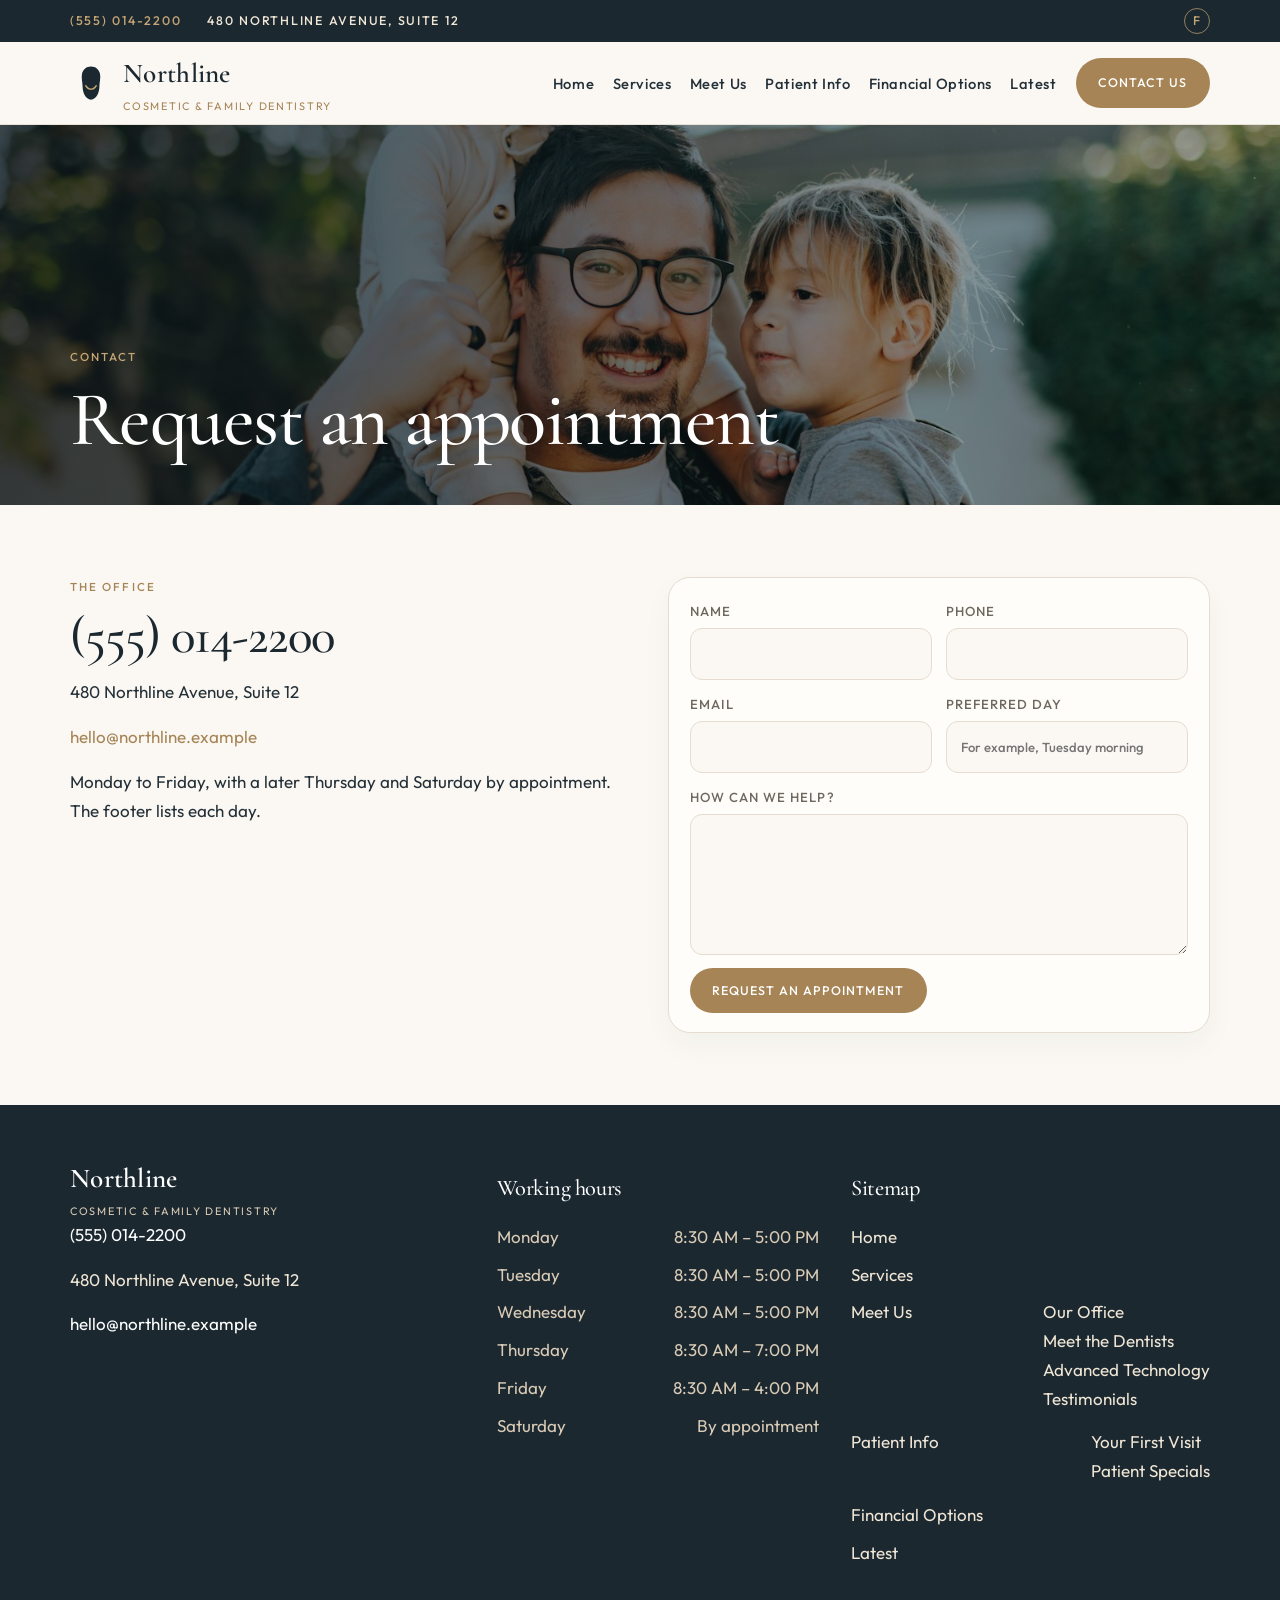
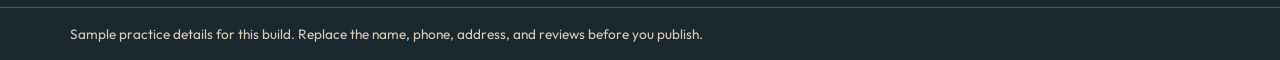
==== commit ec457633: "Refine the dental preview with a quieter palette and moving photographs. Co-authored-by: Cursor <cur" ====
--- a/contact-us/index.html
+++ b/contact-us/index.html
@@ -43,13 +43,13 @@
 :root :where(.wp-block-pullquote){font-size: 1.5em;line-height: 1.6;}
 /*# sourceURL=global-styles-inline-css */
 </style>
-<link rel='stylesheet' id='northline-fonts-css' href='https://fonts.googleapis.com/css2?family=Raleway:wght@500;600;700&#038;display=swap' media='all' />
+<link rel='stylesheet' id='northline-fonts-css' href='https://fonts.googleapis.com/css2?family=Cormorant+Garamond:ital,wght@0,500;0,600;1,500&#038;family=Outfit:wght@300;400;500;600&#038;display=swap' media='all' />
 <link rel='stylesheet' id='elementor-frontend-css' href='../wp-content/plugins/elementor/assets/css/frontend.min.css?ver=4.3.6' media='all' />
 <style id="elementor-frontend-inline-css">
 .e-heading-base a, .e-paragraph-base a { all: unset; cursor: pointer; }form[data-element_type="e-form"].form-state-success [data-element_type="e-form-success-message"],form[data-element_type="e-form"].form-state-error [data-element_type="e-form-error-message"]{ display: block; }.elementor-edit-mode [data-element_type="e-form-success-message"]:is(.elementor-element-editable, :has(.elementor-element-editable), :has(> .elementor-empty-view)),.elementor-edit-mode [data-element_type="e-form-error-message"]:is(.elementor-element-editable, :has(.elementor-element-editable), :has(> .elementor-empty-view)){ display: block; }.e-background-video { position: relative; overflow: hidden; }.e-background-video__media { position: absolute; inset: 0; width: 100%; height: 100%; object-fit: cover; pointer-events: none; z-index: 0; }.e-background-video__content { position: relative; z-index: 1; flex: 1 1 auto; }.elementor-edit-mode .e-background-video__content.e-atomic-element:has(> .elementor-empty-view) { display: flex; flex-direction: column; flex: 1 1 auto; min-height: 0; }.elementor-edit-mode .e-background-video__content.e-atomic-element:has(> .elementor-empty-view) > .elementor-empty-view.elementor-empty-view { position: relative; flex: 1 1 auto; min-height: 120px; height: auto; width: 100%; }.elementor-edit-mode .e-background-video__content.e-atomic-element:has(> .elementor-empty-view) > .elementor-empty-view > .elementor-first-add { position: absolute; inset: 0; width: 100%; height: 100%; }.e-background-video__controls { z-index: 2; }.e-background-video__play, .e-background-video__pause { appearance: none; -webkit-appearance: none; }.e-background-video.e-background-video--playing .e-background-video__play { display: none; }.e-background-video.e-background-video--paused .e-background-video__pause { display: none; }.e-background-video:not(.e-background-video--playing):not(.e-background-video--paused) .e-background-video__controls,.e-background-video:not(.e-background-video--playing):not(.e-background-video--paused) .e-background-video__play,.e-background-video:not(.e-background-video--playing):not(.e-background-video--paused) .e-background-video__pause { display: none; }.e-accordion-item-header-base { list-style: none; }.e-accordion-item-header-base::-webkit-details-marker { display: none; }.e-accordion-item-base { interpolate-size: allow-keywords; }.e-accordion-item-base::details-content {block-size: 0; overflow: hidden;transition: block-size .3s ease, content-visibility .3s ease allow-discrete;}.e-accordion-item-base[open]::details-content { block-size: auto; }.e-accordion-item-icon-base.e-accordion-item-icon-base .e-svg-base { width: auto; height: 100%; max-width: 100%; }.e-accordion-item-icon-base.e-accordion-item-icon-base .e-svg-base svg { width: auto !important; }.e-accordion-item-icon-base svg { transition: transform .3s ease; }.e-accordion-item-base[open] > summary .e-accordion-item-icon-base svg { transform: rotate(180deg); }
 /*# sourceURL=elementor-frontend-inline-css */
 </style>
-<link rel='stylesheet' id='northline-css' href='../wp-content/themes/northline/assets/css/site.css?ver=1.0.0' media='all' />
+<link rel='stylesheet' id='northline-css' href='../wp-content/themes/northline/assets/css/site.css?ver=1.1.0' media='all' />
 <link rel='stylesheet' id='elementor-post-4-css' href='../wp-content/uploads/elementor/css/post-4.css?ver=1793746871' media='all' />
 <link rel='stylesheet' id='elementor-post-10-css' href='../wp-content/uploads/elementor/css/post-10.css?ver=1793746927' media='all' />
 <link rel='stylesheet' id='base-desktop-css' href='../wp-content/uploads/elementor/css/base-desktop.css?ver=6aea67b7d69b6' media='all' />
@@ -94,7 +94,7 @@
 <header class="site-header">
 	<div class="wrap header__inner">
 		<a class="logo" href="../">
-			<svg viewBox="0 0 48 48" aria-hidden="true"><path fill="#3AC1F3" d="M24 5c5.2 0 9 3.2 10.2 8.2 1.2 5.2-.6 9.4-.6 15.2 0 6.2-3.4 14.6-9.6 14.6S14.4 34.6 14.4 28.4c0-5.8-1.8-10-0.6-15.2C15 8.2 18.8 5 24 5z"/><path fill="#fff" d="M18 27c1.4 2.6 3.4 4 6 4s4.6-1.4 6-4" stroke="#fff" stroke-width="1.6" fill="none" stroke-linecap="round"/></svg>
+			<svg viewBox="0 0 48 48" aria-hidden="true"><path fill="#1c2830" d="M24 5c5.2 0 9 3.2 10.2 8.2 1.2 5.2-.6 9.4-.6 15.2 0 6.2-3.4 14.6-9.6 14.6S14.4 34.6 14.4 28.4c0-5.8-1.8-10-0.6-15.2C15 8.2 18.8 5 24 5z"/><path d="M18 27c1.4 2.6 3.4 4 6 4s4.6-1.4 6-4" stroke="#c4a574" stroke-width="1.6" fill="none" stroke-linecap="round"/></svg>
 			<span><strong>Northline</strong><small>Cosmetic &amp; Family Dentistry</small></span>
 		</a>
 		<button class="burger" type="button" aria-expanded="false" aria-label="Menu"><span></span><span></span><span></span></button>
@@ -117,7 +117,7 @@
 </li>
 <li id="menu-item-23" class="menu-item menu-item-type-custom menu-item-object-custom menu-item-23"><a href="../financial-options/">Financial Options</a></li>
 <li id="menu-item-24" class="menu-item menu-item-type-custom menu-item-object-custom menu-item-24"><a href="../dental-news/">Latest</a></li>
-</ul>			<a class="nl-btn nl-btn--blue" href="./">Contact Us</a>
+</ul>			<a class="nl-btn nl-btn--gold" href="./">Contact Us</a>
 		</nav>
 	</div>
 </header>
@@ -130,6 +130,8 @@
 						<div class="elementor-element elementor-element-282b2f3 elementor-widget elementor-widget-shortcode" data-id="282b2f3" data-element_type="widget" data-e-type="widget" data-widget_type="shortcode.default">
 							<div class="elementor-shortcode">	<div class="nl">
 		<section class="nl-pagehero">
+			<div class="nl-pagehero__bg" style="background-image:url('../wp-content/themes/northline/assets/img/hero.jpg')"></div>
+			<div class="nl-pagehero__veil"></div>
 			<div class="nl-wrap">
 				<p class="nl-kicker nl-kicker--light">Contact</p>
 				<h1>Request an appointment</h1>
@@ -241,7 +243,7 @@
 					} );
 				} )();
 			</script>
-			<script id="northline-nav-js" src="../wp-content/themes/northline/assets/js/nav.js?ver=1.0.0"></script>
+			<script id="northline-nav-js" src="../wp-content/themes/northline/assets/js/nav.js?ver=1.1.0"></script>
 <script id="elementor-webpack-runtime-js" src="../wp-content/plugins/elementor/assets/js/webpack.runtime.min.js?ver=4.3.6"></script>
 <script id="elementor-frontend-modules-js" src="../wp-content/plugins/elementor/assets/js/frontend-modules.min.js?ver=4.3.6"></script>
 <script id="jquery-ui-core-js-before">
--- a/wp-content/themes/northline/assets/css/site.css
+++ b/wp-content/themes/northline/assets/css/site.css
@@ -1,147 +1,176 @@
 :root {
-  --cyan: #3ac1f3;
-  --blue: #04b4f4;
-  --band: #00aeef;
-  --red: #ef3f44;
-  --ink: #3c4664;
-  --muted: #6d7785;
-  --paper: #f4f5f6;
-  --line: #e4e9ef;
+  --ink: #243038;
+  --muted: #6e685f;
+  --ivory: #f7f3ec;
+  --paper: #efe6d8;
+  --cream: #fbf8f3;
+  --gold: #a68456;
+  --gold-bright: #c4a574;
+  --navy: #1c2830;
+  --line: #e5dccf;
   --wrap: 1140px;
-  --header: 78px;
-  --top: 44px;
+  --header: 82px;
+  --top: 42px;
 }
 * { box-sizing: border-box; }
 html { scroll-behavior: smooth; }
-body { margin: 0; color: var(--ink); font-family: Raleway, "Segoe UI", sans-serif; font-size: 16.5px; line-height: 1.65; background: #fff; }
+body { margin: 0; color: var(--ink); background: var(--cream); font-family: Outfit, "Segoe UI", sans-serif; font-weight: 400; font-size: 17px; line-height: 1.7; }
 img { max-width: 100%; }
-a { color: var(--blue); text-decoration: none; }
-h1, h2, h3 { line-height: 1.2; font-weight: 700; color: var(--ink); }
+a { color: var(--gold); text-decoration: none; }
+h1, h2, h3 { font-family: "Cormorant Garamond", Georgia, serif; font-weight: 500; line-height: 1.12; color: var(--navy); letter-spacing: -.02em; }
 p { margin: 0 0 1rem; }
 .skip { position: absolute; left: -999px; }
 .skip:focus { left: 1rem; top: 1rem; background: #fff; padding: .4rem .6rem; z-index: 9; }
 .wrap, .nl-wrap { width: min(var(--wrap), calc(100% - 2.5rem)); margin: 0 auto; }
 
-.topbar { background: var(--cyan); color: #fff; font-size: .92rem; font-weight: 600; }
-.topbar a { color: #fff; }
-.topbar__inner { min-height: var(--top); display: flex; align-items: center; gap: 1.5rem; }
-.topbar__social { margin-left: auto; width: 28px; height: 28px; border: 1.5px solid #fff; border-radius: 50%; display: grid; place-items: center; font-size: .8rem; }
+.topbar { background: var(--navy); color: #efe6d6; font-size: .78rem; letter-spacing: .14em; text-transform: uppercase; font-weight: 500; }
+.topbar a { color: var(--gold-bright); }
+.topbar__inner { min-height: var(--top); display: flex; align-items: center; gap: 1.6rem; }
+.topbar__social { margin-left: auto; width: 26px; height: 26px; border: 1px solid rgba(196,165,116,.7); border-radius: 50%; display: grid; place-items: center; color: var(--gold-bright); }
 
-.site-header { position: sticky; top: 0; z-index: 20; background: #fff; box-shadow: 0 1px 0 var(--line); }
+.site-header { position: sticky; top: 0; z-index: 30; background: rgba(251,248,243,.92); backdrop-filter: blur(14px); border-bottom: 1px solid rgba(228,220,207,.8); }
 .header__inner { min-height: var(--header); display: flex; align-items: center; gap: 1rem; }
-.logo { display: flex; align-items: center; gap: .65rem; color: var(--ink); }
-.logo svg { width: 46px; height: 46px; }
-.logo strong { display: block; color: var(--blue); font-size: 1.35rem; letter-spacing: -.02em; }
-.logo small { display: block; color: var(--muted); font-size: .72rem; letter-spacing: .04em; }
-.nav { margin-left: auto; display: flex; align-items: center; gap: 1.15rem; }
+.logo { display: flex; align-items: center; gap: .7rem; color: var(--navy); }
+.logo svg { width: 42px; height: 42px; }
+.logo strong { display: block; font-family: "Cormorant Garamond", Georgia, serif; font-size: 1.7rem; font-weight: 600; letter-spacing: .01em; color: var(--navy); }
+.logo small { display: block; color: var(--gold); font-size: .68rem; letter-spacing: .16em; text-transform: uppercase; }
+.nav { margin-left: auto; display: flex; align-items: center; gap: 1.2rem; }
 .menu { display: flex; align-items: center; gap: 1.15rem; list-style: none; margin: 0; padding: 0; }
-.menu a { color: var(--ink); font-weight: 600; }
+.menu a { color: var(--ink); font-weight: 500; font-size: .92rem; letter-spacing: .04em; }
 .menu > .current-menu-item > a,
-.menu > .current-menu-ancestor > a { color: var(--blue); box-shadow: inset 0 -2px 0 var(--blue); }
-.menu .sub-menu { display: none; position: absolute; top: calc(100% - 2px); left: 0; min-width: 230px; background: #fff; list-style: none; margin: 0; padding: .4rem 0; border-radius: 10px; box-shadow: 0 16px 40px rgba(60,70,100,.14); }
+.menu > .current-menu-ancestor > a { color: var(--gold); }
+.menu .sub-menu { display: none; position: absolute; top: calc(100% - 2px); left: 0; min-width: 230px; background: #fffdf9; list-style: none; margin: 0; padding: .45rem 0; border-radius: 14px; box-shadow: 0 18px 50px rgba(28,40,48,.12); }
 .menu .menu-item-has-children { position: relative; }
 .menu .menu-item-has-children:hover > .sub-menu,
 .menu .menu-item-has-children:focus-within > .sub-menu { display: block; }
-.menu .sub-menu a { display: block; padding: .45rem 1rem; }
-.menu .sub-menu a:hover { background: #f3fbfe; }
-.burger { display: none; margin-left: auto; width: 42px; height: 42px; border: 1px solid var(--line); border-radius: 8px; background: #fff; }
-.burger span { display: block; height: 2px; margin: 5px 10px; background: var(--ink); }
+.menu .sub-menu a { display: block; padding: .5rem 1rem; }
+.menu .sub-menu a:hover { background: var(--ivory); }
+.burger { display: none; margin-left: auto; width: 42px; height: 42px; border: 1px solid var(--line); border-radius: 12px; background: #fff; }
+.burger span { display: block; height: 1.5px; margin: 6px 11px; background: var(--navy); }
 
-.nl-btn { display: inline-flex; align-items: center; justify-content: center; border-radius: 3px; padding: .8rem 1.15rem; font-weight: 700; border: 1px solid transparent; cursor: pointer; font-family: inherit; font-size: 1rem; }
-.nl-btn--blue { background: var(--blue); color: #fff; }
-.nl-btn--red { background: var(--red); color: #fff; }
-.nl-btn--ghost { background: #fff; color: var(--red); border-color: var(--red); }
-.nl-btn:hover { filter: brightness(.96); color: #fff; }
-.nl-btn--ghost:hover { color: var(--red); }
-.nl-kicker { color: var(--red); font-weight: 700; letter-spacing: .04em; margin: 0 0 .35rem; }
-.nl-kicker--light { color: #fff; }
-.nl-note { color: var(--muted); }
-.nl-center { text-align: center; margin: 1.4rem 0 0; }
-.nl-textlink { font-weight: 700; }
+.nl-btn { display: inline-flex; align-items: center; justify-content: center; border-radius: 999px; padding: .85rem 1.35rem; font-weight: 500; letter-spacing: .08em; text-transform: uppercase; font-size: .78rem; border: 1px solid transparent; cursor: pointer; font-family: inherit; transition: transform .25s ease, background .25s ease, color .25s ease; }
+.nl-btn--gold, .nl-btn--blue, .nl-btn--red { background: var(--gold); color: #fff; }
+.nl-btn--ghost { background: transparent; color: var(--navy); border-color: var(--gold); }
+.nl-btn:hover { transform: translateY(-2px); color: #fff; background: var(--navy); }
+.nl-btn--ghost:hover { color: var(--navy); background: transparent; }
+.nl-kicker { color: var(--gold); font-family: Outfit, sans-serif; font-weight: 500; letter-spacing: .18em; text-transform: uppercase; font-size: .72rem; margin: 0 0 .7rem; }
+.nl-kicker--light { color: var(--gold-bright); }
+.nl-note { color: var(--muted); font-size: .95rem; }
+.nl-center { text-align: center; margin: 1.6rem 0 0; }
+.nl-textlink { font-weight: 500; letter-spacing: .06em; text-transform: uppercase; font-size: .78rem; }
 
-.nl-hero { min-height: 620px; background-size: cover; background-position: center 20%; display: grid; place-items: center; position: relative; color: #fff; text-align: center; }
-.nl-hero:after { content: ""; position: absolute; inset: 0; background: rgba(40, 50, 70, .28); }
-.nl-hero__inner { position: relative; z-index: 1; width: min(820px, calc(100% - 2rem)); }
-.nl-hero h1 { color: #fff; font-size: clamp(2rem, 4vw, 3rem); font-weight: 600; margin: 0 0 1.4rem; }
+.nl-hero { position: relative; min-height: 86vh; display: grid; align-items: center; overflow: hidden; color: #fff; }
+.nl-hero__media, .nl-hero__veil, .nl-orb { position: absolute; inset: 0; }
+.nl-hero__slide { position: absolute; inset: -6%; background-size: cover; background-position: center; animation: ken 26s ease-in-out infinite alternate; }
+.nl-hero__slide--alt { animation: ken 26s ease-in-out infinite alternate-reverse, crossfade 16s ease-in-out infinite; }
+.nl-hero__veil { background: linear-gradient(90deg, rgba(16,22,28,.72) 0%, rgba(16,22,28,.28) 55%, rgba(16,22,28,.15) 100%); }
+.nl-hero__inner { position: relative; z-index: 2; width: min(760px, calc(100% - 3rem)); margin: 6vh auto 0 8vw; animation: rise 1.1s ease both; }
+.nl-hero h1 { color: #fff; font-size: clamp(3rem, 6vw, 5.4rem); margin: 0 0 1rem; max-width: 12ch; }
+.nl-hero__lead { color: #f3eadc; font-weight: 300; font-size: 1.15rem; max-width: 36ch; }
+.nl-orb { inset: auto; width: 280px; height: 280px; border-radius: 50%; background: radial-gradient(circle, rgba(196,165,116,.45), transparent 68%); filter: blur(2px); pointer-events: none; z-index: 1; animation: float 14s ease-in-out infinite; }
+.nl-orb--1 { right: 8%; top: 18%; }
+.nl-orb--2 { left: 42%; bottom: 10%; width: 180px; height: 180px; animation-delay: -5s; }
+.nl-orb--3 { right: -40px; top: 30px; width: 220px; height: 220px; }
 
-.nl-welcome { padding: 4.5rem 0 2rem; }
-.nl-split { display: grid; grid-template-columns: 1fr 1fr; gap: 2.5rem; align-items: center; }
+.nl-welcome, .nl-quotes, .nl-section { position: relative; overflow: hidden; }
+.nl-welcome { padding: 6rem 0 4rem; background: var(--cream); }
+.nl-split { display: grid; grid-template-columns: 1fr 1fr; gap: 3.5rem; align-items: center; }
 .nl-split--top { align-items: start; }
-.nl-welcome h2, .nl-tech h2 { font-size: clamp(1.8rem, 3vw, 2.5rem); color: var(--blue); margin: 0 0 .8rem; }
-.nl-photo { min-height: 320px; border-radius: 18px 18px 80px 18px; background-size: cover; background-position: center; }
-.nl-photo--plain { border-radius: 16px; }
-.nl-wave { height: 90px; background: radial-gradient(120% 90px at 50% -10px, transparent 70%, var(--band) 71%); }
+.nl-welcome h2, .nl-section h2, .nl-tech h2, .nl-quotes h2 { font-size: clamp(2.4rem, 4vw, 3.6rem); margin: 0 0 .8rem; }
+.nl-frame { min-height: 420px; border-radius: 28px 28px 120px 28px; overflow: hidden; box-shadow: 0 24px 60px rgba(28,40,48,.12); }
+.nl-frame__img { height: 100%; min-height: 420px; background-size: cover; background-position: center; animation: ken 22s ease-in-out infinite alternate; }
+.nl-wave { height: 70px; background: linear-gradient(180deg, transparent, var(--ivory)); }
 
-.nl-services-block { background: linear-gradient(#00aeef, #00aeef 70px, #fff 70px); padding: 0 0 3rem; }
-.nl-mosaic { display: grid; grid-template-columns: 1.15fr 1fr 1fr; grid-template-rows: 230px 210px; gap: 8px; background: #fff; border-radius: 16px; overflow: hidden; box-shadow: 0 18px 50px rgba(20, 40, 70, .12); }
-.nl-tile { display: flex; flex-direction: column; justify-content: flex-end; padding: 1rem 1.1rem; color: #fff; background-size: cover; background-position: center; position: relative; min-height: 180px; }
-.nl-tile:after { content: ""; position: absolute; inset: 0; background: linear-gradient(transparent, rgba(20,30,50,.72)); }
+.nl-services-block { background: var(--ivory); padding: 1rem 0 4.5rem; }
+.nl-mosaic { display: grid; grid-template-columns: 1.15fr 1fr 1fr; grid-template-rows: 250px 230px; gap: 14px; }
+.nl-tile { display: flex; flex-direction: column; justify-content: flex-end; padding: 1.2rem; color: #fff; background-size: cover; background-position: center; position: relative; min-height: 200px; border-radius: 22px; overflow: hidden; transition: transform .35s ease; }
+.nl-tile:after { content: ""; position: absolute; inset: 0; background: linear-gradient(transparent 20%, rgba(16,22,28,.78)); transition: opacity .35s ease; }
+.nl-tile:hover { transform: translateY(-4px); }
 .nl-tile span, .nl-tile strong, .nl-tile em { position: relative; z-index: 1; }
-.nl-tile span { font-weight: 700; }
-.nl-tile strong { font-size: 1.2rem; }
-.nl-tile em { font-style: normal; font-size: .92rem; color: #f3f7fb; }
-.nl-tile--intro { background: #f7fafc url("../img/smile.jpg") right center/cover no-repeat; color: var(--ink); justify-content: center; }
-.nl-tile--intro:after { background: rgba(255,255,255,.82); }
-.nl-tile--intro h2 { position: relative; z-index: 1; color: var(--blue); font-size: 2.4rem; margin: 0; }
+.nl-tile span { color: var(--gold-bright); letter-spacing: .12em; font-size: .78rem; }
+.nl-tile strong { font-family: "Cormorant Garamond", Georgia, serif; font-size: 1.7rem; font-weight: 500; }
+.nl-tile em { font-style: normal; font-weight: 300; color: #f6f1e8; }
+.nl-tile--intro { background: var(--navy); color: #fff; justify-content: flex-end; }
+.nl-tile--intro:after { background: linear-gradient(160deg, transparent, rgba(196,165,116,.18)); }
+.nl-tile--intro h2 { position: relative; z-index: 1; color: #fff; font-size: clamp(2.6rem, 4vw, 3.8rem); margin: 0; }
 
-.nl-tech { background: var(--band); color: #fff; padding: 3.5rem 0; }
-.nl-tech h2, .nl-tech p { color: #fff; }
-.nl-quotes, .nl-section--paper { background: var(--paper); }
-.nl-quotes, .nl-section { padding: 3.5rem 0; }
-.nl-cards, .nl-steps, .nl-news { display: grid; grid-template-columns: repeat(3, 1fr); gap: 1rem; }
+.nl-tech { position: relative; color: #fff; padding: 5rem 0; overflow: hidden; background: var(--navy); }
+.nl-tech__bg { position: absolute; inset: -8%; background-size: cover; background-position: center; opacity: .28; animation: ken 30s ease-in-out infinite alternate; }
+.nl-tech .nl-wrap { position: relative; z-index: 1; }
+.nl-tech h2, .nl-tech p, .nl-tech .nl-kicker { color: #fff; }
+.nl-tech .nl-kicker { color: var(--gold-bright); }
+.nl-quotes { background: var(--ivory); padding: 5rem 0; }
+.nl-section { padding: 4.5rem 0; background: var(--cream); }
+.nl-section--paper { background: var(--ivory); }
+.nl-cards, .nl-steps { display: grid; grid-template-columns: repeat(3, 1fr); gap: 1.1rem; }
 .nl-steps { grid-template-columns: repeat(4, 1fr); }
-.nl-card, .nl-steps article, .nl-form-card { background: #fff; border-radius: 12px; padding: 1.2rem 1.15rem; box-shadow: 0 8px 24px rgba(60,70,100,.06); }
-.nl-card footer { color: var(--muted); font-size: .92rem; }
-.nl-steps b { display: grid; place-items: center; width: 36px; height: 36px; border-radius: 50%; background: var(--cyan); color: #fff; }
-.nl-pagehero { background: var(--band); color: #fff; padding: 3.2rem 0; }
-.nl-pagehero h1 { color: #fff; font-size: clamp(2rem, 4vw, 3rem); margin: 0; }
-.nl-stack { display: grid; gap: 1.5rem; }
-.nl-service:nth-child(even) .nl-photo { order: 2; }
+.nl-card, .nl-steps article, .nl-form-card { background: #fffdf9; border: 1px solid var(--line); border-radius: 22px; padding: 1.4rem 1.3rem 1.2rem; box-shadow: 0 12px 30px rgba(28,40,48,.04); }
+.nl-card p { font-weight: 300; }
+.nl-card footer { color: var(--gold); font-size: .82rem; letter-spacing: .08em; text-transform: uppercase; }
+.nl-steps b { display: grid; place-items: center; width: 38px; height: 38px; border-radius: 50%; background: var(--navy); color: var(--gold-bright); font-family: "Cormorant Garamond", Georgia, serif; font-size: 1.2rem; }
+.nl-pagehero { position: relative; min-height: 380px; display: grid; align-items: end; padding: 0; overflow: hidden; color: #fff; background: var(--navy); }
+.nl-pagehero__bg { position: absolute; inset: -8%; background-size: cover; background-position: center; animation: ken 28s ease-in-out infinite alternate; }
+.nl-pagehero__veil { position: absolute; inset: 0; background: linear-gradient(90deg, rgba(16,22,28,.78), rgba(16,22,28,.28)); }
+.nl-pagehero .nl-wrap { position: relative; z-index: 1; padding-bottom: 2.6rem; }
+.nl-pagehero h1 { color: #fff; font-size: clamp(3rem, 6vw, 5rem); margin: 0; }
+.nl-stack { display: grid; gap: 2.2rem; }
+.nl-service:nth-child(even) .nl-frame { order: 2; }
 .nl-ticks { list-style: none; margin: 0; padding: 0; }
-.nl-ticks li { padding: .45rem 0 .45rem 1.4rem; position: relative; }
-.nl-ticks li:before { content: ""; position: absolute; left: 0; top: .85rem; width: .55rem; height: .55rem; border-radius: 50%; background: var(--cyan); }
+.nl-ticks li { padding: .55rem 0 .55rem 1.4rem; position: relative; }
+.nl-ticks li:before { content: ""; position: absolute; left: 0; top: 1rem; width: .45rem; height: .45rem; border-radius: 50%; background: var(--gold); }
 .nl-prose { max-width: 740px; }
-.nl-news { grid-template-columns: 1fr; }
-.nl-form { display: grid; grid-template-columns: 1fr 1fr; gap: .8rem; }
-.nl-form label { display: flex; flex-direction: column; gap: .3rem; font-weight: 700; font-size: .92rem; }
+.nl-news { display: grid; gap: 1rem; }
+.nl-form { display: grid; grid-template-columns: 1fr 1fr; gap: .85rem; }
+.nl-form label { display: flex; flex-direction: column; gap: .35rem; font-weight: 500; font-size: .82rem; letter-spacing: .08em; text-transform: uppercase; color: var(--muted); }
 .nl-form .full { grid-column: 1 / -1; }
-.nl-form input, .nl-form textarea { border: 1px solid var(--line); border-radius: 6px; padding: .75rem .8rem; font: inherit; color: var(--ink); }
-.nl-form input:focus, .nl-form textarea:focus { outline: 2px solid var(--cyan); border-color: transparent; }
-.nl-banner { margin: 0; padding: .8rem 1.25rem; text-align: center; font-weight: 700; }
-.nl-banner--ok { background: #e7f8ee; color: #0f7a3a; }
-.nl-banner--bad { background: #fdecec; color: #a32020; }
+.nl-form input, .nl-form textarea { border: 1px solid var(--line); border-radius: 12px; padding: .85rem .9rem; font: inherit; color: var(--ink); background: var(--cream); text-transform: none; letter-spacing: 0; }
+.nl-form input:focus, .nl-form textarea:focus { outline: 2px solid var(--gold-bright); border-color: transparent; }
+.nl-banner { margin: 0; padding: .85rem 1.25rem; text-align: center; font-weight: 500; }
+.nl-banner--ok { background: #e7f3ea; color: #1d6b3a; }
+.nl-banner--bad { background: #fdecec; color: #8d2b2b; }
 
-.site-footer { background: #fff; border-top: 1px solid var(--line); padding: 2.5rem 0 0; }
+.site-footer { background: var(--navy); color: #efe6d6; padding: 3.2rem 0 0; }
 .footer__grid { display: grid; grid-template-columns: 1.1fr .9fr 1fr; gap: 2rem; }
-.site-footer h2 { font-size: 1rem; letter-spacing: .08em; text-transform: uppercase; }
+.site-footer h2 { color: #fff; font-size: 1.4rem; }
+.site-footer a, .site-footer .logo strong { color: #fff; }
+.site-footer .logo small, .hours { color: #d9cbb6; }
 .hours, .footer-menu { list-style: none; margin: 0; padding: 0; }
-.hours li, .footer-menu li { display: flex; justify-content: space-between; gap: 1rem; padding: .2rem 0; }
-.footer-menu a { color: var(--ink); }
-.footer-menu .sub-menu { list-style: none; margin: 0 0 .4rem; padding: 0 0 0 .8rem; }
-.legal { margin-top: 2rem; background: var(--cyan); color: #fff; padding: .7rem 0; font-size: .88rem; }
+.hours li, .footer-menu > li { display: flex; justify-content: space-between; gap: 1rem; padding: .28rem 0; }
+.footer-menu a { color: #efe6d6; }
+.footer-menu .sub-menu { list-style: none; margin: 0 0 .35rem; padding: 0 0 0 .8rem; }
+.legal { margin-top: 2.2rem; border-top: 1px solid rgba(196,165,116,.35); color: #d9cbb6; padding: .9rem 0; font-size: .85rem; }
 
 .elementor-section.nl-flush { margin: 0; padding: 0; }
 .nl-flush .elementor-container { max-width: none !important; }
 .nl-flush .elementor-column-gap-default > .elementor-column > .elementor-element-populated,
 .nl-flush .elementor-widget-wrap { padding: 0 !important; }
 
+@keyframes ken { from { transform: scale(1) translate3d(0,0,0); } to { transform: scale(1.12) translate3d(-2%, -1.5%, 0); } }
+@keyframes crossfade { 0%, 40% { opacity: 0; } 50%, 90% { opacity: 1; } 100% { opacity: 0; } }
+@keyframes float { 0%, 100% { transform: translate3d(0,0,0); } 50% { transform: translate3d(0,-18px,0); } }
+@keyframes rise { from { opacity: 0; transform: translateY(18px); } to { opacity: 1; transform: none; } }
+
 @media (max-width: 980px) {
   .burger { display: block; }
-  .nav { position: fixed; inset: calc(var(--top) + var(--header)) 0 0; background: #fff; flex-direction: column; align-items: flex-start; padding: 1rem 1.25rem 2rem; gap: .4rem; transform: translateX(100%); transition: transform .25s ease; overflow: auto; }
+  .nav { position: fixed; inset: calc(var(--top) + var(--header)) 0 0; background: var(--cream); flex-direction: column; align-items: flex-start; padding: 1rem 1.25rem 2rem; gap: .4rem; transform: translateX(100%); transition: transform .25s ease; overflow: auto; }
   .nav.is-open { transform: none; }
   .menu { flex-direction: column; align-items: flex-start; width: 100%; gap: 0; }
   .menu > li { width: 100%; border-bottom: 1px solid var(--line); }
-  .menu > li > a, .nav > .nl-btn { margin: .7rem 0; }
-  .menu .sub-menu { position: static; display: none; box-shadow: none; padding: 0 0 .6rem 0; }
+  .menu > li > a, .nav > .nl-btn { margin: .75rem 0; }
+  .menu .sub-menu { position: static; display: none; box-shadow: none; padding: 0 0 .6rem; }
   .menu .is-open > .sub-menu { display: block; }
   .topbar__inner span:not(.topbar__social) { display: none; }
   .nl-split, .nl-cards, .nl-steps, .footer__grid, .nl-form { grid-template-columns: 1fr; }
   .nl-mosaic { grid-template-columns: 1fr; grid-template-rows: none; }
-  .nl-service:nth-child(even) .nl-photo { order: 0; }
-  .nl-hero { min-height: 480px; }
-  .nl-photo { min-height: 220px; }
+  .nl-service:nth-child(even) .nl-frame { order: 0; }
+  .nl-hero { min-height: 78vh; align-items: center; }
+  .nl-hero__inner { margin: 0 auto; }
+  .nl-hero h1 { max-width: none; }
+  .nl-frame, .nl-frame__img { min-height: 240px; }
+  .nl-pagehero { min-height: 280px; }
 }
 @media (prefers-reduced-motion: reduce) {
   html { scroll-behavior: auto; }
+  .nl-hero__slide, .nl-hero__slide--alt, .nl-frame__img, .nl-pagehero__bg, .nl-tech__bg, .nl-orb, .nl-hero__inner { animation: none; }
   .nav { transition: none; }
 }
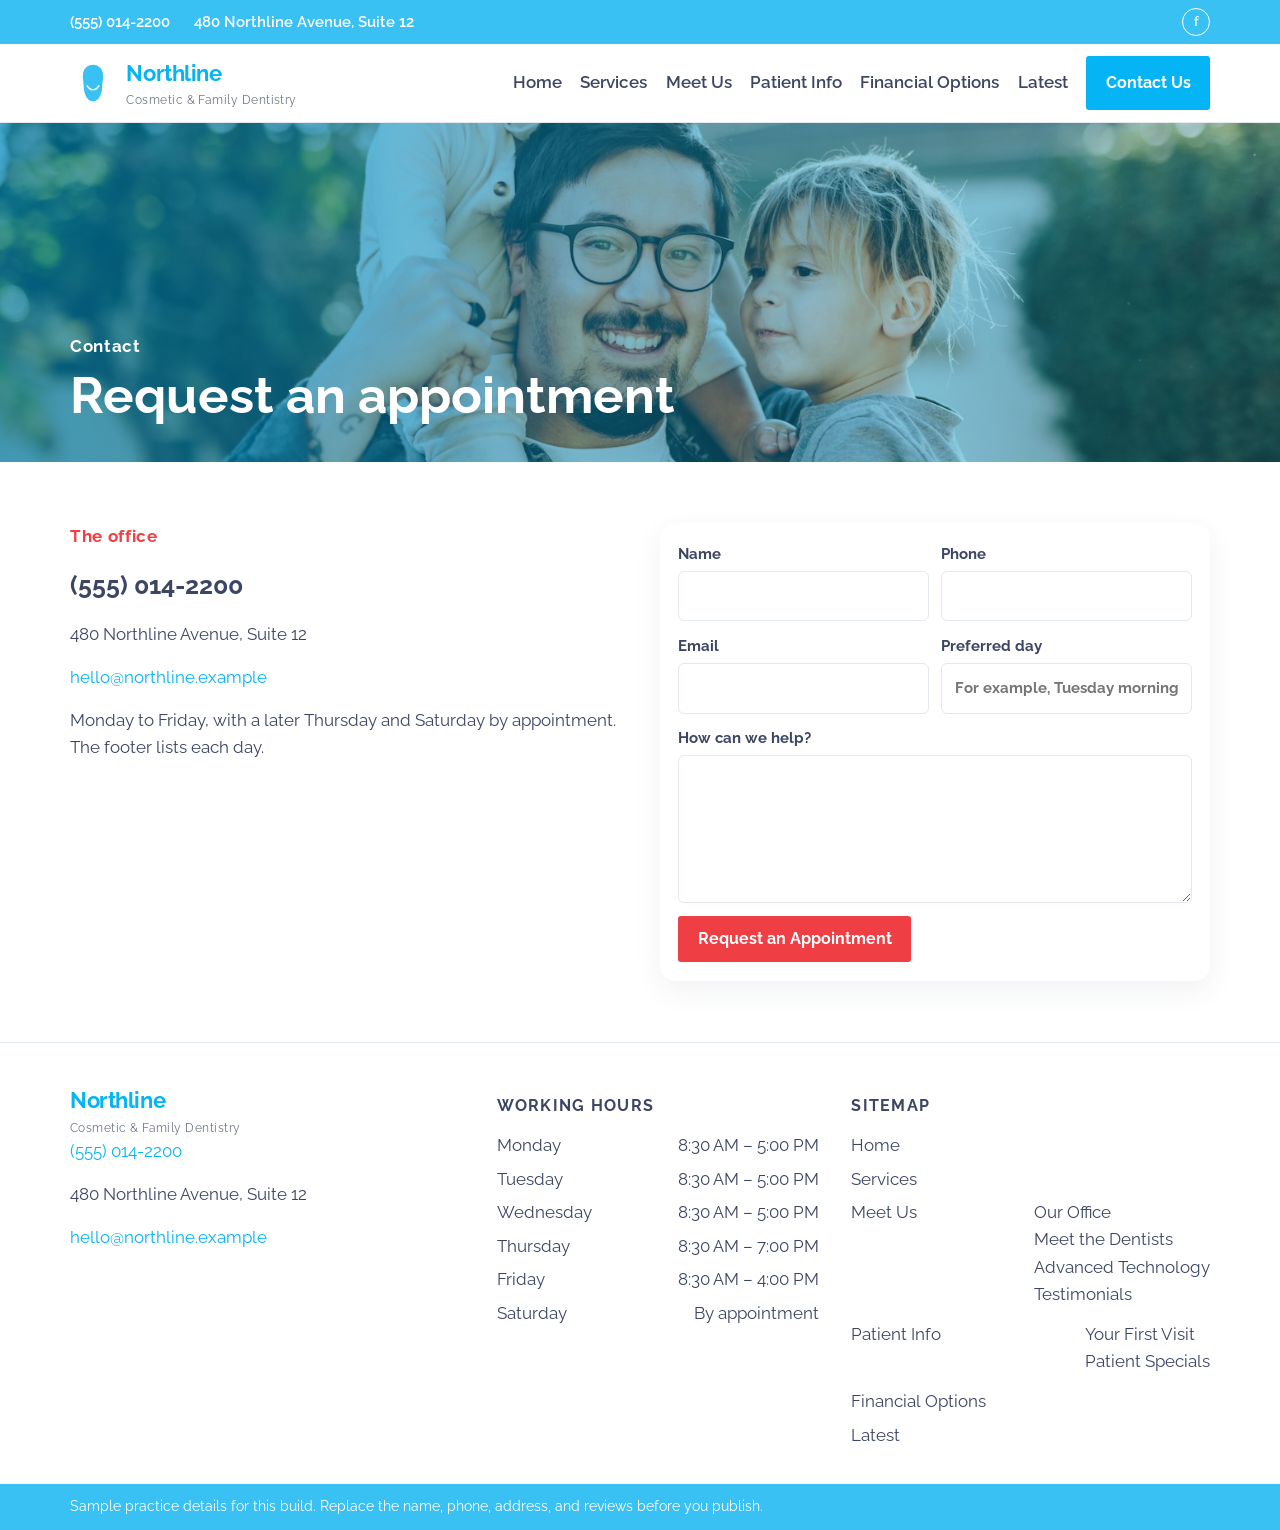
==== commit 9b595e05: "Restore the original cyan and red palette while keeping the motion. Co-authored-by: Cursor <cursorag" ====
--- a/contact-us/index.html
+++ b/contact-us/index.html
@@ -43,13 +43,13 @@
 :root :where(.wp-block-pullquote){font-size: 1.5em;line-height: 1.6;}
 /*# sourceURL=global-styles-inline-css */
 </style>
-<link rel='stylesheet' id='northline-fonts-css' href='https://fonts.googleapis.com/css2?family=Cormorant+Garamond:ital,wght@0,500;0,600;1,500&#038;family=Outfit:wght@300;400;500;600&#038;display=swap' media='all' />
+<link rel='stylesheet' id='northline-fonts-css' href='https://fonts.googleapis.com/css2?family=Raleway:wght@500;600;700&#038;display=swap' media='all' />
 <link rel='stylesheet' id='elementor-frontend-css' href='../wp-content/plugins/elementor/assets/css/frontend.min.css?ver=4.3.6' media='all' />
 <style id="elementor-frontend-inline-css">
 .e-heading-base a, .e-paragraph-base a { all: unset; cursor: pointer; }form[data-element_type="e-form"].form-state-success [data-element_type="e-form-success-message"],form[data-element_type="e-form"].form-state-error [data-element_type="e-form-error-message"]{ display: block; }.elementor-edit-mode [data-element_type="e-form-success-message"]:is(.elementor-element-editable, :has(.elementor-element-editable), :has(> .elementor-empty-view)),.elementor-edit-mode [data-element_type="e-form-error-message"]:is(.elementor-element-editable, :has(.elementor-element-editable), :has(> .elementor-empty-view)){ display: block; }.e-background-video { position: relative; overflow: hidden; }.e-background-video__media { position: absolute; inset: 0; width: 100%; height: 100%; object-fit: cover; pointer-events: none; z-index: 0; }.e-background-video__content { position: relative; z-index: 1; flex: 1 1 auto; }.elementor-edit-mode .e-background-video__content.e-atomic-element:has(> .elementor-empty-view) { display: flex; flex-direction: column; flex: 1 1 auto; min-height: 0; }.elementor-edit-mode .e-background-video__content.e-atomic-element:has(> .elementor-empty-view) > .elementor-empty-view.elementor-empty-view { position: relative; flex: 1 1 auto; min-height: 120px; height: auto; width: 100%; }.elementor-edit-mode .e-background-video__content.e-atomic-element:has(> .elementor-empty-view) > .elementor-empty-view > .elementor-first-add { position: absolute; inset: 0; width: 100%; height: 100%; }.e-background-video__controls { z-index: 2; }.e-background-video__play, .e-background-video__pause { appearance: none; -webkit-appearance: none; }.e-background-video.e-background-video--playing .e-background-video__play { display: none; }.e-background-video.e-background-video--paused .e-background-video__pause { display: none; }.e-background-video:not(.e-background-video--playing):not(.e-background-video--paused) .e-background-video__controls,.e-background-video:not(.e-background-video--playing):not(.e-background-video--paused) .e-background-video__play,.e-background-video:not(.e-background-video--playing):not(.e-background-video--paused) .e-background-video__pause { display: none; }.e-accordion-item-header-base { list-style: none; }.e-accordion-item-header-base::-webkit-details-marker { display: none; }.e-accordion-item-base { interpolate-size: allow-keywords; }.e-accordion-item-base::details-content {block-size: 0; overflow: hidden;transition: block-size .3s ease, content-visibility .3s ease allow-discrete;}.e-accordion-item-base[open]::details-content { block-size: auto; }.e-accordion-item-icon-base.e-accordion-item-icon-base .e-svg-base { width: auto; height: 100%; max-width: 100%; }.e-accordion-item-icon-base.e-accordion-item-icon-base .e-svg-base svg { width: auto !important; }.e-accordion-item-icon-base svg { transition: transform .3s ease; }.e-accordion-item-base[open] > summary .e-accordion-item-icon-base svg { transform: rotate(180deg); }
 /*# sourceURL=elementor-frontend-inline-css */
 </style>
-<link rel='stylesheet' id='northline-css' href='../wp-content/themes/northline/assets/css/site.css?ver=1.1.0' media='all' />
+<link rel='stylesheet' id='northline-css' href='../wp-content/themes/northline/assets/css/site.css?ver=1.2.0' media='all' />
 <link rel='stylesheet' id='elementor-post-4-css' href='../wp-content/uploads/elementor/css/post-4.css?ver=1793746871' media='all' />
 <link rel='stylesheet' id='elementor-post-10-css' href='../wp-content/uploads/elementor/css/post-10.css?ver=1793746927' media='all' />
 <link rel='stylesheet' id='base-desktop-css' href='../wp-content/uploads/elementor/css/base-desktop.css?ver=6aea67b7d69b6' media='all' />
@@ -94,7 +94,7 @@
 <header class="site-header">
 	<div class="wrap header__inner">
 		<a class="logo" href="../">
-			<svg viewBox="0 0 48 48" aria-hidden="true"><path fill="#1c2830" d="M24 5c5.2 0 9 3.2 10.2 8.2 1.2 5.2-.6 9.4-.6 15.2 0 6.2-3.4 14.6-9.6 14.6S14.4 34.6 14.4 28.4c0-5.8-1.8-10-0.6-15.2C15 8.2 18.8 5 24 5z"/><path d="M18 27c1.4 2.6 3.4 4 6 4s4.6-1.4 6-4" stroke="#c4a574" stroke-width="1.6" fill="none" stroke-linecap="round"/></svg>
+			<svg viewBox="0 0 48 48" aria-hidden="true"><path fill="#3AC1F3" d="M24 5c5.2 0 9 3.2 10.2 8.2 1.2 5.2-.6 9.4-.6 15.2 0 6.2-3.4 14.6-9.6 14.6S14.4 34.6 14.4 28.4c0-5.8-1.8-10-0.6-15.2C15 8.2 18.8 5 24 5z"/><path d="M18 27c1.4 2.6 3.4 4 6 4s4.6-1.4 6-4" stroke="#fff" stroke-width="1.6" fill="none" stroke-linecap="round"/></svg>
 			<span><strong>Northline</strong><small>Cosmetic &amp; Family Dentistry</small></span>
 		</a>
 		<button class="burger" type="button" aria-expanded="false" aria-label="Menu"><span></span><span></span><span></span></button>
@@ -117,7 +117,7 @@
 </li>
 <li id="menu-item-23" class="menu-item menu-item-type-custom menu-item-object-custom menu-item-23"><a href="../financial-options/">Financial Options</a></li>
 <li id="menu-item-24" class="menu-item menu-item-type-custom menu-item-object-custom menu-item-24"><a href="../dental-news/">Latest</a></li>
-</ul>			<a class="nl-btn nl-btn--gold" href="./">Contact Us</a>
+</ul>			<a class="nl-btn nl-btn--blue" href="./">Contact Us</a>
 		</nav>
 	</div>
 </header>
@@ -243,7 +243,7 @@
 					} );
 				} )();
 			</script>
-			<script id="northline-nav-js" src="../wp-content/themes/northline/assets/js/nav.js?ver=1.1.0"></script>
+			<script id="northline-nav-js" src="../wp-content/themes/northline/assets/js/nav.js?ver=1.2.0"></script>
 <script id="elementor-webpack-runtime-js" src="../wp-content/plugins/elementor/assets/js/webpack.runtime.min.js?ver=4.3.6"></script>
 <script id="elementor-frontend-modules-js" src="../wp-content/plugins/elementor/assets/js/frontend-modules.min.js?ver=4.3.6"></script>
 <script id="jquery-ui-core-js-before">
--- a/wp-content/themes/northline/assets/css/site.css
+++ b/wp-content/themes/northline/assets/css/site.css
@@ -1,144 +1,140 @@
 :root {
-  --ink: #243038;
-  --muted: #6e685f;
-  --ivory: #f7f3ec;
-  --paper: #efe6d8;
-  --cream: #fbf8f3;
-  --gold: #a68456;
-  --gold-bright: #c4a574;
-  --navy: #1c2830;
-  --line: #e5dccf;
+  --cyan: #3ac1f3;
+  --blue: #04b4f4;
+  --band: #00aeef;
+  --red: #ef3f44;
+  --ink: #3c4664;
+  --muted: #6d7785;
+  --paper: #f4f5f6;
+  --line: #e4e9ef;
   --wrap: 1140px;
-  --header: 82px;
-  --top: 42px;
+  --header: 78px;
+  --top: 44px;
 }
 * { box-sizing: border-box; }
 html { scroll-behavior: smooth; }
-body { margin: 0; color: var(--ink); background: var(--cream); font-family: Outfit, "Segoe UI", sans-serif; font-weight: 400; font-size: 17px; line-height: 1.7; }
+body { margin: 0; color: var(--ink); background: #fff; font-family: Raleway, "Segoe UI", sans-serif; font-size: 16.5px; line-height: 1.65; }
 img { max-width: 100%; }
-a { color: var(--gold); text-decoration: none; }
-h1, h2, h3 { font-family: "Cormorant Garamond", Georgia, serif; font-weight: 500; line-height: 1.12; color: var(--navy); letter-spacing: -.02em; }
+a { color: var(--blue); text-decoration: none; }
+h1, h2, h3 { line-height: 1.2; font-weight: 700; color: var(--ink); }
 p { margin: 0 0 1rem; }
 .skip { position: absolute; left: -999px; }
 .skip:focus { left: 1rem; top: 1rem; background: #fff; padding: .4rem .6rem; z-index: 9; }
 .wrap, .nl-wrap { width: min(var(--wrap), calc(100% - 2.5rem)); margin: 0 auto; }
 
-.topbar { background: var(--navy); color: #efe6d6; font-size: .78rem; letter-spacing: .14em; text-transform: uppercase; font-weight: 500; }
-.topbar a { color: var(--gold-bright); }
-.topbar__inner { min-height: var(--top); display: flex; align-items: center; gap: 1.6rem; }
-.topbar__social { margin-left: auto; width: 26px; height: 26px; border: 1px solid rgba(196,165,116,.7); border-radius: 50%; display: grid; place-items: center; color: var(--gold-bright); }
+.topbar { background: var(--cyan); color: #fff; font-size: .92rem; font-weight: 600; }
+.topbar a { color: #fff; }
+.topbar__inner { min-height: var(--top); display: flex; align-items: center; gap: 1.5rem; }
+.topbar__social { margin-left: auto; width: 28px; height: 28px; border: 1.5px solid #fff; border-radius: 50%; display: grid; place-items: center; font-size: .8rem; }
 
-.site-header { position: sticky; top: 0; z-index: 30; background: rgba(251,248,243,.92); backdrop-filter: blur(14px); border-bottom: 1px solid rgba(228,220,207,.8); }
+.site-header { position: sticky; top: 0; z-index: 30; background: #fff; box-shadow: 0 1px 0 var(--line); }
 .header__inner { min-height: var(--header); display: flex; align-items: center; gap: 1rem; }
-.logo { display: flex; align-items: center; gap: .7rem; color: var(--navy); }
-.logo svg { width: 42px; height: 42px; }
-.logo strong { display: block; font-family: "Cormorant Garamond", Georgia, serif; font-size: 1.7rem; font-weight: 600; letter-spacing: .01em; color: var(--navy); }
-.logo small { display: block; color: var(--gold); font-size: .68rem; letter-spacing: .16em; text-transform: uppercase; }
-.nav { margin-left: auto; display: flex; align-items: center; gap: 1.2rem; }
+.logo { display: flex; align-items: center; gap: .65rem; color: var(--ink); }
+.logo svg { width: 46px; height: 46px; }
+.logo strong { display: block; color: var(--blue); font-size: 1.35rem; letter-spacing: -.02em; }
+.logo small { display: block; color: var(--muted); font-size: .72rem; letter-spacing: .04em; }
+.nav { margin-left: auto; display: flex; align-items: center; gap: 1.15rem; }
 .menu { display: flex; align-items: center; gap: 1.15rem; list-style: none; margin: 0; padding: 0; }
-.menu a { color: var(--ink); font-weight: 500; font-size: .92rem; letter-spacing: .04em; }
+.menu a { color: var(--ink); font-weight: 600; }
 .menu > .current-menu-item > a,
-.menu > .current-menu-ancestor > a { color: var(--gold); }
-.menu .sub-menu { display: none; position: absolute; top: calc(100% - 2px); left: 0; min-width: 230px; background: #fffdf9; list-style: none; margin: 0; padding: .45rem 0; border-radius: 14px; box-shadow: 0 18px 50px rgba(28,40,48,.12); }
+.menu > .current-menu-ancestor > a { color: var(--blue); box-shadow: inset 0 -2px 0 var(--blue); }
+.menu .sub-menu { display: none; position: absolute; top: calc(100% - 2px); left: 0; min-width: 230px; background: #fff; list-style: none; margin: 0; padding: .4rem 0; border-radius: 10px; box-shadow: 0 16px 40px rgba(60,70,100,.14); }
 .menu .menu-item-has-children { position: relative; }
 .menu .menu-item-has-children:hover > .sub-menu,
 .menu .menu-item-has-children:focus-within > .sub-menu { display: block; }
-.menu .sub-menu a { display: block; padding: .5rem 1rem; }
-.menu .sub-menu a:hover { background: var(--ivory); }
-.burger { display: none; margin-left: auto; width: 42px; height: 42px; border: 1px solid var(--line); border-radius: 12px; background: #fff; }
-.burger span { display: block; height: 1.5px; margin: 6px 11px; background: var(--navy); }
+.menu .sub-menu a { display: block; padding: .45rem 1rem; }
+.menu .sub-menu a:hover { background: #f3fbfe; }
+.burger { display: none; margin-left: auto; width: 42px; height: 42px; border: 1px solid var(--line); border-radius: 8px; background: #fff; }
+.burger span { display: block; height: 2px; margin: 5px 10px; background: var(--ink); }
 
-.nl-btn { display: inline-flex; align-items: center; justify-content: center; border-radius: 999px; padding: .85rem 1.35rem; font-weight: 500; letter-spacing: .08em; text-transform: uppercase; font-size: .78rem; border: 1px solid transparent; cursor: pointer; font-family: inherit; transition: transform .25s ease, background .25s ease, color .25s ease; }
-.nl-btn--gold, .nl-btn--blue, .nl-btn--red { background: var(--gold); color: #fff; }
-.nl-btn--ghost { background: transparent; color: var(--navy); border-color: var(--gold); }
-.nl-btn:hover { transform: translateY(-2px); color: #fff; background: var(--navy); }
-.nl-btn--ghost:hover { color: var(--navy); background: transparent; }
-.nl-kicker { color: var(--gold); font-family: Outfit, sans-serif; font-weight: 500; letter-spacing: .18em; text-transform: uppercase; font-size: .72rem; margin: 0 0 .7rem; }
-.nl-kicker--light { color: var(--gold-bright); }
-.nl-note { color: var(--muted); font-size: .95rem; }
-.nl-center { text-align: center; margin: 1.6rem 0 0; }
-.nl-textlink { font-weight: 500; letter-spacing: .06em; text-transform: uppercase; font-size: .78rem; }
+.nl-btn { display: inline-flex; align-items: center; justify-content: center; border-radius: 3px; padding: .8rem 1.15rem; font-weight: 700; border: 1px solid transparent; cursor: pointer; font-family: inherit; font-size: 1rem; transition: transform .25s ease, filter .25s ease; }
+.nl-btn--blue { background: var(--blue); color: #fff; }
+.nl-btn--red, .nl-btn--gold { background: var(--red); color: #fff; }
+.nl-btn--ghost { background: #fff; color: var(--red); border-color: var(--red); }
+.nl-btn:hover { transform: translateY(-2px); filter: brightness(.96); color: #fff; }
+.nl-btn--ghost:hover { color: var(--red); }
+.nl-kicker { color: var(--red); font-weight: 700; letter-spacing: .04em; margin: 0 0 .35rem; }
+.nl-kicker--light { color: #fff; }
+.nl-note { color: var(--muted); }
+.nl-center { text-align: center; margin: 1.4rem 0 0; }
+.nl-textlink { font-weight: 700; }
 
 .nl-hero { position: relative; min-height: 86vh; display: grid; align-items: center; overflow: hidden; color: #fff; }
-.nl-hero__media, .nl-hero__veil, .nl-orb { position: absolute; inset: 0; }
+.nl-hero__media, .nl-hero__veil { position: absolute; inset: 0; }
 .nl-hero__slide { position: absolute; inset: -6%; background-size: cover; background-position: center; animation: ken 26s ease-in-out infinite alternate; }
 .nl-hero__slide--alt { animation: ken 26s ease-in-out infinite alternate-reverse, crossfade 16s ease-in-out infinite; }
-.nl-hero__veil { background: linear-gradient(90deg, rgba(16,22,28,.72) 0%, rgba(16,22,28,.28) 55%, rgba(16,22,28,.15) 100%); }
-.nl-hero__inner { position: relative; z-index: 2; width: min(760px, calc(100% - 3rem)); margin: 6vh auto 0 8vw; animation: rise 1.1s ease both; }
-.nl-hero h1 { color: #fff; font-size: clamp(3rem, 6vw, 5.4rem); margin: 0 0 1rem; max-width: 12ch; }
-.nl-hero__lead { color: #f3eadc; font-weight: 300; font-size: 1.15rem; max-width: 36ch; }
-.nl-orb { inset: auto; width: 280px; height: 280px; border-radius: 50%; background: radial-gradient(circle, rgba(196,165,116,.45), transparent 68%); filter: blur(2px); pointer-events: none; z-index: 1; animation: float 14s ease-in-out infinite; }
-.nl-orb--1 { right: 8%; top: 18%; }
-.nl-orb--2 { left: 42%; bottom: 10%; width: 180px; height: 180px; animation-delay: -5s; }
-.nl-orb--3 { right: -40px; top: 30px; width: 220px; height: 220px; }
+.nl-hero__veil { background: linear-gradient(90deg, rgba(28, 48, 72, .5), rgba(0, 174, 239, .12)); }
+.nl-hero__inner { position: relative; z-index: 2; width: min(760px, calc(100% - 3rem)); margin: 4vh auto 0 8vw; animation: rise 1.1s ease both; }
+.nl-hero h1 { color: #fff; font-size: clamp(2.4rem, 4.6vw, 3.6rem); font-weight: 600; margin: 0 0 1rem; max-width: 14ch; }
+.nl-hero__lead { color: #fff; font-size: 1.12rem; max-width: 38ch; }
+.nl-orb { position: absolute; width: 240px; height: 240px; border-radius: 50%; background: radial-gradient(circle, rgba(58,193,243,.55), transparent 68%); pointer-events: none; z-index: 1; animation: float 14s ease-in-out infinite; }
+.nl-orb--1 { right: 8%; top: 16%; }
+.nl-orb--2 { left: 46%; bottom: 8%; width: 160px; height: 160px; animation-delay: -5s; }
+.nl-orb--3 { right: -30px; top: 20px; width: 200px; height: 200px; }
 
 .nl-welcome, .nl-quotes, .nl-section { position: relative; overflow: hidden; }
-.nl-welcome { padding: 6rem 0 4rem; background: var(--cream); }
-.nl-split { display: grid; grid-template-columns: 1fr 1fr; gap: 3.5rem; align-items: center; }
+.nl-welcome { padding: 4.8rem 0 3rem; background: #fff; }
+.nl-split { display: grid; grid-template-columns: 1fr 1fr; gap: 2.5rem; align-items: center; }
 .nl-split--top { align-items: start; }
-.nl-welcome h2, .nl-section h2, .nl-tech h2, .nl-quotes h2 { font-size: clamp(2.4rem, 4vw, 3.6rem); margin: 0 0 .8rem; }
-.nl-frame { min-height: 420px; border-radius: 28px 28px 120px 28px; overflow: hidden; box-shadow: 0 24px 60px rgba(28,40,48,.12); }
-.nl-frame__img { height: 100%; min-height: 420px; background-size: cover; background-position: center; animation: ken 22s ease-in-out infinite alternate; }
-.nl-wave { height: 70px; background: linear-gradient(180deg, transparent, var(--ivory)); }
+.nl-welcome h2, .nl-tech h2 { font-size: clamp(1.8rem, 3vw, 2.5rem); color: var(--blue); margin: 0 0 .8rem; }
+.nl-frame { min-height: 360px; border-radius: 18px 18px 80px 18px; overflow: hidden; box-shadow: 0 18px 40px rgba(8, 90, 140, .16); }
+.nl-frame__img { height: 100%; min-height: 360px; background-size: cover; background-position: center; animation: ken 22s ease-in-out infinite alternate; }
+.nl-wave { height: 90px; background: radial-gradient(120% 90px at 50% -10px, transparent 70%, var(--band) 71%); }
 
-.nl-services-block { background: var(--ivory); padding: 1rem 0 4.5rem; }
-.nl-mosaic { display: grid; grid-template-columns: 1.15fr 1fr 1fr; grid-template-rows: 250px 230px; gap: 14px; }
-.nl-tile { display: flex; flex-direction: column; justify-content: flex-end; padding: 1.2rem; color: #fff; background-size: cover; background-position: center; position: relative; min-height: 200px; border-radius: 22px; overflow: hidden; transition: transform .35s ease; }
-.nl-tile:after { content: ""; position: absolute; inset: 0; background: linear-gradient(transparent 20%, rgba(16,22,28,.78)); transition: opacity .35s ease; }
-.nl-tile:hover { transform: translateY(-4px); }
+.nl-services-block { background: linear-gradient(#00aeef, #00aeef 70px, #fff 70px); padding: 0 0 3.5rem; }
+.nl-mosaic { display: grid; grid-template-columns: 1.15fr 1fr 1fr; grid-template-rows: 240px 220px; gap: 10px; background: #fff; border-radius: 16px; overflow: hidden; box-shadow: 0 18px 50px rgba(20, 40, 70, .12); }
+.nl-tile { display: flex; flex-direction: column; justify-content: flex-end; padding: 1rem 1.1rem; color: #fff; background-size: cover; background-position: center; position: relative; min-height: 190px; overflow: hidden; transition: transform .35s ease; }
+.nl-tile:after { content: ""; position: absolute; inset: 0; background: linear-gradient(transparent, rgba(8, 40, 70, .72)); }
+.nl-tile:hover { transform: scale(1.015); }
 .nl-tile span, .nl-tile strong, .nl-tile em { position: relative; z-index: 1; }
-.nl-tile span { color: var(--gold-bright); letter-spacing: .12em; font-size: .78rem; }
-.nl-tile strong { font-family: "Cormorant Garamond", Georgia, serif; font-size: 1.7rem; font-weight: 500; }
-.nl-tile em { font-style: normal; font-weight: 300; color: #f6f1e8; }
-.nl-tile--intro { background: var(--navy); color: #fff; justify-content: flex-end; }
-.nl-tile--intro:after { background: linear-gradient(160deg, transparent, rgba(196,165,116,.18)); }
-.nl-tile--intro h2 { position: relative; z-index: 1; color: #fff; font-size: clamp(2.6rem, 4vw, 3.8rem); margin: 0; }
+.nl-tile span { font-weight: 700; }
+.nl-tile strong { font-size: 1.25rem; }
+.nl-tile em { font-style: normal; font-size: .92rem; color: #f3f7fb; }
+.nl-tile--intro { background: #f7fbfe; color: var(--ink); justify-content: center; }
+.nl-tile--intro:after { background: linear-gradient(160deg, rgba(255,255,255,.88), rgba(58,193,243,.18)); }
+.nl-tile--intro h2 { position: relative; z-index: 1; color: var(--blue); font-size: 2.5rem; margin: 0; }
 
-.nl-tech { position: relative; color: #fff; padding: 5rem 0; overflow: hidden; background: var(--navy); }
-.nl-tech__bg { position: absolute; inset: -8%; background-size: cover; background-position: center; opacity: .28; animation: ken 30s ease-in-out infinite alternate; }
+.nl-tech { position: relative; color: #fff; padding: 4rem 0; overflow: hidden; background: var(--band); }
+.nl-tech__bg { position: absolute; inset: -8%; background-size: cover; background-position: center; opacity: .22; animation: ken 30s ease-in-out infinite alternate; }
 .nl-tech .nl-wrap { position: relative; z-index: 1; }
-.nl-tech h2, .nl-tech p, .nl-tech .nl-kicker { color: #fff; }
-.nl-tech .nl-kicker { color: var(--gold-bright); }
-.nl-quotes { background: var(--ivory); padding: 5rem 0; }
-.nl-section { padding: 4.5rem 0; background: var(--cream); }
-.nl-section--paper { background: var(--ivory); }
-.nl-cards, .nl-steps { display: grid; grid-template-columns: repeat(3, 1fr); gap: 1.1rem; }
+.nl-tech h2, .nl-tech p { color: #fff; }
+.nl-quotes, .nl-section--paper { background: var(--paper); }
+.nl-quotes, .nl-section { padding: 3.8rem 0; }
+.nl-cards, .nl-steps { display: grid; grid-template-columns: repeat(3, 1fr); gap: 1rem; }
 .nl-steps { grid-template-columns: repeat(4, 1fr); }
-.nl-card, .nl-steps article, .nl-form-card { background: #fffdf9; border: 1px solid var(--line); border-radius: 22px; padding: 1.4rem 1.3rem 1.2rem; box-shadow: 0 12px 30px rgba(28,40,48,.04); }
-.nl-card p { font-weight: 300; }
-.nl-card footer { color: var(--gold); font-size: .82rem; letter-spacing: .08em; text-transform: uppercase; }
-.nl-steps b { display: grid; place-items: center; width: 38px; height: 38px; border-radius: 50%; background: var(--navy); color: var(--gold-bright); font-family: "Cormorant Garamond", Georgia, serif; font-size: 1.2rem; }
-.nl-pagehero { position: relative; min-height: 380px; display: grid; align-items: end; padding: 0; overflow: hidden; color: #fff; background: var(--navy); }
+.nl-card, .nl-steps article, .nl-form-card { background: #fff; border-radius: 16px; padding: 1.2rem 1.15rem; box-shadow: 0 10px 28px rgba(60,70,100,.07); }
+.nl-card footer { color: var(--muted); font-size: .92rem; }
+.nl-steps b { display: grid; place-items: center; width: 36px; height: 36px; border-radius: 50%; background: var(--cyan); color: #fff; }
+.nl-pagehero { position: relative; min-height: 340px; display: grid; align-items: end; overflow: hidden; color: #fff; background: var(--band); }
 .nl-pagehero__bg { position: absolute; inset: -8%; background-size: cover; background-position: center; animation: ken 28s ease-in-out infinite alternate; }
-.nl-pagehero__veil { position: absolute; inset: 0; background: linear-gradient(90deg, rgba(16,22,28,.78), rgba(16,22,28,.28)); }
-.nl-pagehero .nl-wrap { position: relative; z-index: 1; padding-bottom: 2.6rem; }
-.nl-pagehero h1 { color: #fff; font-size: clamp(3rem, 6vw, 5rem); margin: 0; }
-.nl-stack { display: grid; gap: 2.2rem; }
+.nl-pagehero__veil { position: absolute; inset: 0; background: linear-gradient(90deg, rgba(0, 140, 196, .62), rgba(58, 193, 243, .22)); }
+.nl-pagehero .nl-wrap { position: relative; z-index: 1; padding-bottom: 2.2rem; }
+.nl-pagehero h1 { color: #fff; font-size: clamp(2.2rem, 4vw, 3.4rem); margin: 0; }
+.nl-stack { display: grid; gap: 1.8rem; }
 .nl-service:nth-child(even) .nl-frame { order: 2; }
 .nl-ticks { list-style: none; margin: 0; padding: 0; }
-.nl-ticks li { padding: .55rem 0 .55rem 1.4rem; position: relative; }
-.nl-ticks li:before { content: ""; position: absolute; left: 0; top: 1rem; width: .45rem; height: .45rem; border-radius: 50%; background: var(--gold); }
+.nl-ticks li { padding: .45rem 0 .45rem 1.4rem; position: relative; }
+.nl-ticks li:before { content: ""; position: absolute; left: 0; top: .85rem; width: .55rem; height: .55rem; border-radius: 50%; background: var(--cyan); }
 .nl-prose { max-width: 740px; }
 .nl-news { display: grid; gap: 1rem; }
-.nl-form { display: grid; grid-template-columns: 1fr 1fr; gap: .85rem; }
-.nl-form label { display: flex; flex-direction: column; gap: .35rem; font-weight: 500; font-size: .82rem; letter-spacing: .08em; text-transform: uppercase; color: var(--muted); }
+.nl-form { display: grid; grid-template-columns: 1fr 1fr; gap: .8rem; }
+.nl-form label { display: flex; flex-direction: column; gap: .3rem; font-weight: 700; font-size: .92rem; }
 .nl-form .full { grid-column: 1 / -1; }
-.nl-form input, .nl-form textarea { border: 1px solid var(--line); border-radius: 12px; padding: .85rem .9rem; font: inherit; color: var(--ink); background: var(--cream); text-transform: none; letter-spacing: 0; }
-.nl-form input:focus, .nl-form textarea:focus { outline: 2px solid var(--gold-bright); border-color: transparent; }
-.nl-banner { margin: 0; padding: .85rem 1.25rem; text-align: center; font-weight: 500; }
-.nl-banner--ok { background: #e7f3ea; color: #1d6b3a; }
-.nl-banner--bad { background: #fdecec; color: #8d2b2b; }
+.nl-form input, .nl-form textarea { border: 1px solid var(--line); border-radius: 6px; padding: .75rem .8rem; font: inherit; color: var(--ink); background: #fff; }
+.nl-form input:focus, .nl-form textarea:focus { outline: 2px solid var(--cyan); border-color: transparent; }
+.nl-banner { margin: 0; padding: .8rem 1.25rem; text-align: center; font-weight: 700; }
+.nl-banner--ok { background: #e7f8ee; color: #0f7a3a; }
+.nl-banner--bad { background: #fdecec; color: #a32020; }
 
-.site-footer { background: var(--navy); color: #efe6d6; padding: 3.2rem 0 0; }
+.site-footer { background: #fff; border-top: 1px solid var(--line); color: var(--ink); padding: 2.5rem 0 0; }
 .footer__grid { display: grid; grid-template-columns: 1.1fr .9fr 1fr; gap: 2rem; }
-.site-footer h2 { color: #fff; font-size: 1.4rem; }
-.site-footer a, .site-footer .logo strong { color: #fff; }
-.site-footer .logo small, .hours { color: #d9cbb6; }
+.site-footer h2 { font-size: 1rem; letter-spacing: .08em; text-transform: uppercase; color: var(--ink); }
+.site-footer a, .site-footer .logo strong { color: var(--blue); }
 .hours, .footer-menu { list-style: none; margin: 0; padding: 0; }
-.hours li, .footer-menu > li { display: flex; justify-content: space-between; gap: 1rem; padding: .28rem 0; }
-.footer-menu a { color: #efe6d6; }
-.footer-menu .sub-menu { list-style: none; margin: 0 0 .35rem; padding: 0 0 0 .8rem; }
-.legal { margin-top: 2.2rem; border-top: 1px solid rgba(196,165,116,.35); color: #d9cbb6; padding: .9rem 0; font-size: .85rem; }
+.hours li, .footer-menu > li { display: flex; justify-content: space-between; gap: 1rem; padding: .2rem 0; }
+.footer-menu a { color: var(--ink); }
+.footer-menu .sub-menu { list-style: none; margin: 0 0 .4rem; padding: 0 0 0 .8rem; }
+.legal { margin-top: 2rem; background: var(--cyan); color: #fff; padding: .7rem 0; font-size: .88rem; }
 
 .elementor-section.nl-flush { margin: 0; padding: 0; }
 .nl-flush .elementor-container { max-width: none !important; }
@@ -148,26 +144,26 @@
 @keyframes ken { from { transform: scale(1) translate3d(0,0,0); } to { transform: scale(1.12) translate3d(-2%, -1.5%, 0); } }
 @keyframes crossfade { 0%, 40% { opacity: 0; } 50%, 90% { opacity: 1; } 100% { opacity: 0; } }
 @keyframes float { 0%, 100% { transform: translate3d(0,0,0); } 50% { transform: translate3d(0,-18px,0); } }
-@keyframes rise { from { opacity: 0; transform: translateY(18px); } to { opacity: 1; transform: none; } }
+@keyframes rise { from { opacity: 0; transform: translateY(16px); } to { opacity: 1; transform: none; } }
 
 @media (max-width: 980px) {
   .burger { display: block; }
-  .nav { position: fixed; inset: calc(var(--top) + var(--header)) 0 0; background: var(--cream); flex-direction: column; align-items: flex-start; padding: 1rem 1.25rem 2rem; gap: .4rem; transform: translateX(100%); transition: transform .25s ease; overflow: auto; }
+  .nav { position: fixed; inset: calc(var(--top) + var(--header)) 0 0; background: #fff; flex-direction: column; align-items: flex-start; padding: 1rem 1.25rem 2rem; gap: .4rem; transform: translateX(100%); transition: transform .25s ease; overflow: auto; }
   .nav.is-open { transform: none; }
   .menu { flex-direction: column; align-items: flex-start; width: 100%; gap: 0; }
   .menu > li { width: 100%; border-bottom: 1px solid var(--line); }
-  .menu > li > a, .nav > .nl-btn { margin: .75rem 0; }
+  .menu > li > a, .nav > .nl-btn { margin: .7rem 0; }
   .menu .sub-menu { position: static; display: none; box-shadow: none; padding: 0 0 .6rem; }
   .menu .is-open > .sub-menu { display: block; }
   .topbar__inner span:not(.topbar__social) { display: none; }
   .nl-split, .nl-cards, .nl-steps, .footer__grid, .nl-form { grid-template-columns: 1fr; }
   .nl-mosaic { grid-template-columns: 1fr; grid-template-rows: none; }
   .nl-service:nth-child(even) .nl-frame { order: 0; }
-  .nl-hero { min-height: 78vh; align-items: center; }
+  .nl-hero { min-height: 78vh; }
   .nl-hero__inner { margin: 0 auto; }
   .nl-hero h1 { max-width: none; }
   .nl-frame, .nl-frame__img { min-height: 240px; }
-  .nl-pagehero { min-height: 280px; }
+  .nl-pagehero { min-height: 260px; }
 }
 @media (prefers-reduced-motion: reduce) {
   html { scroll-behavior: auto; }
